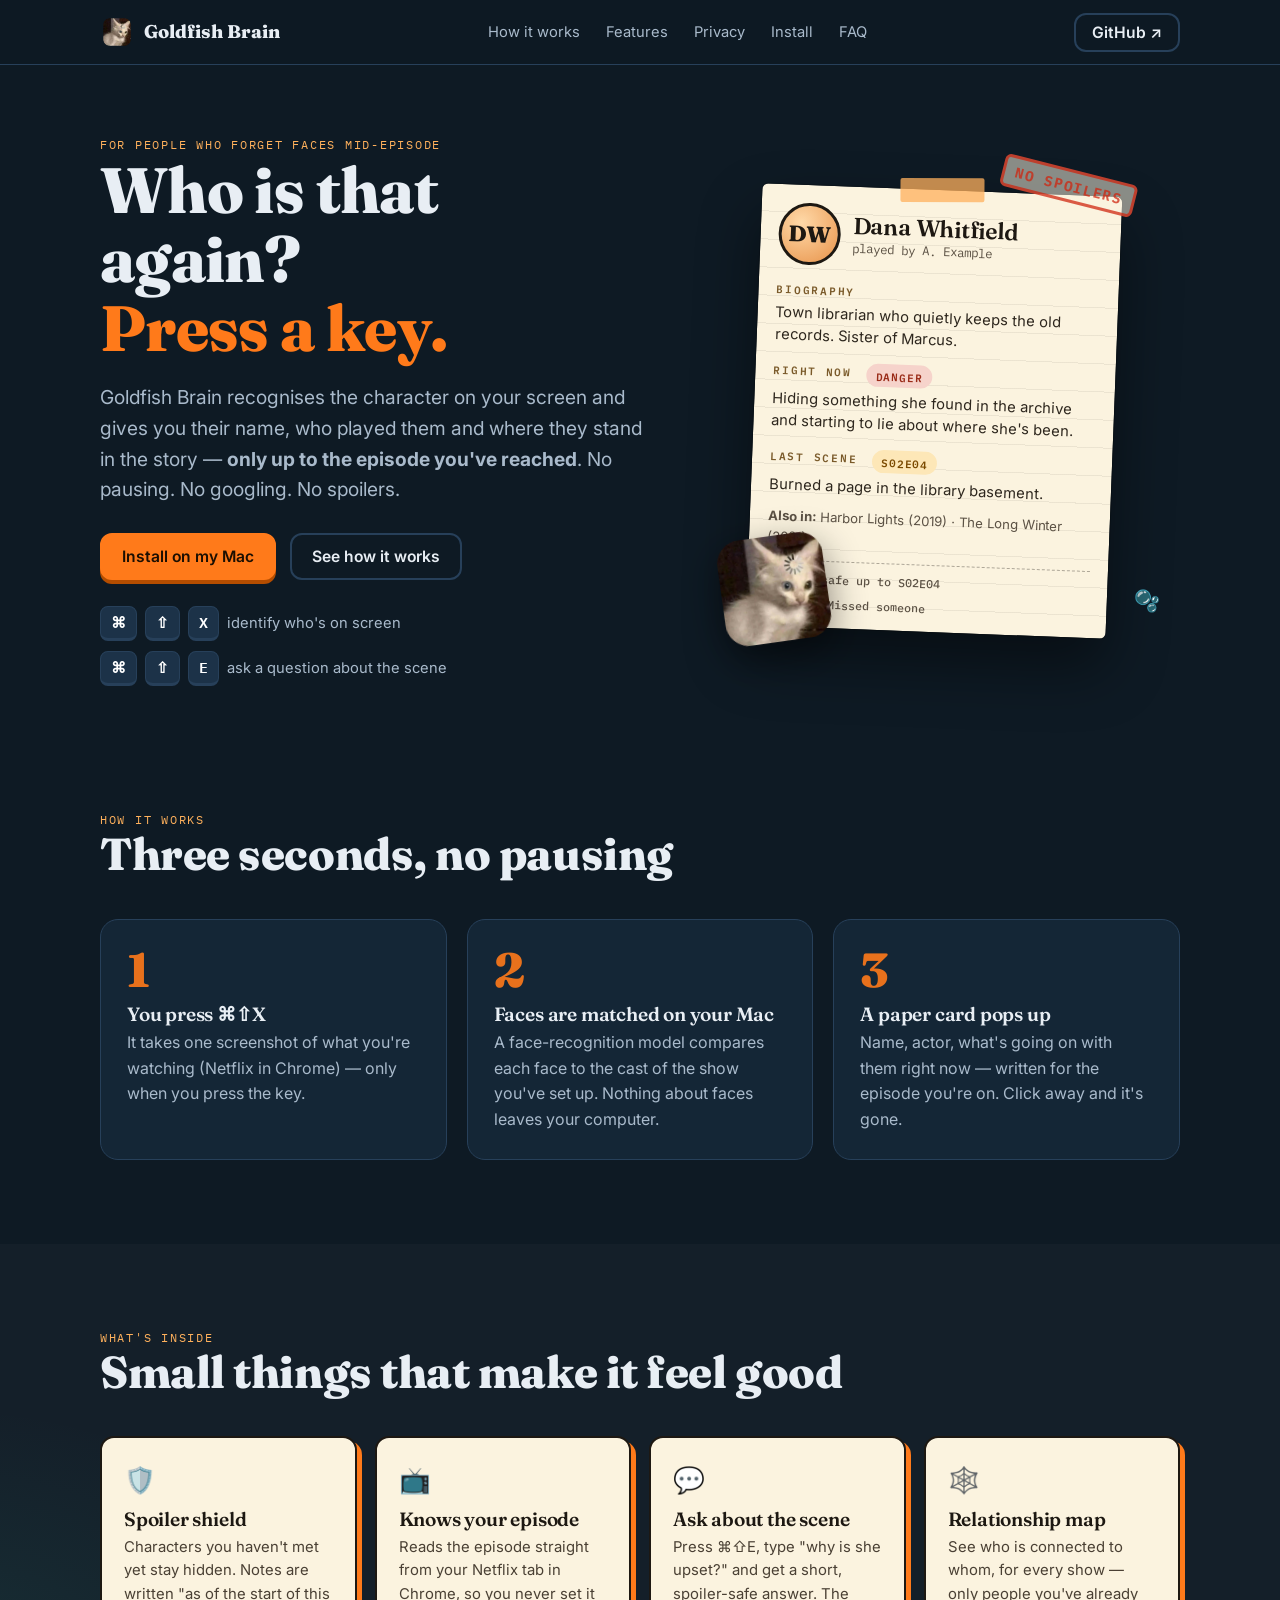
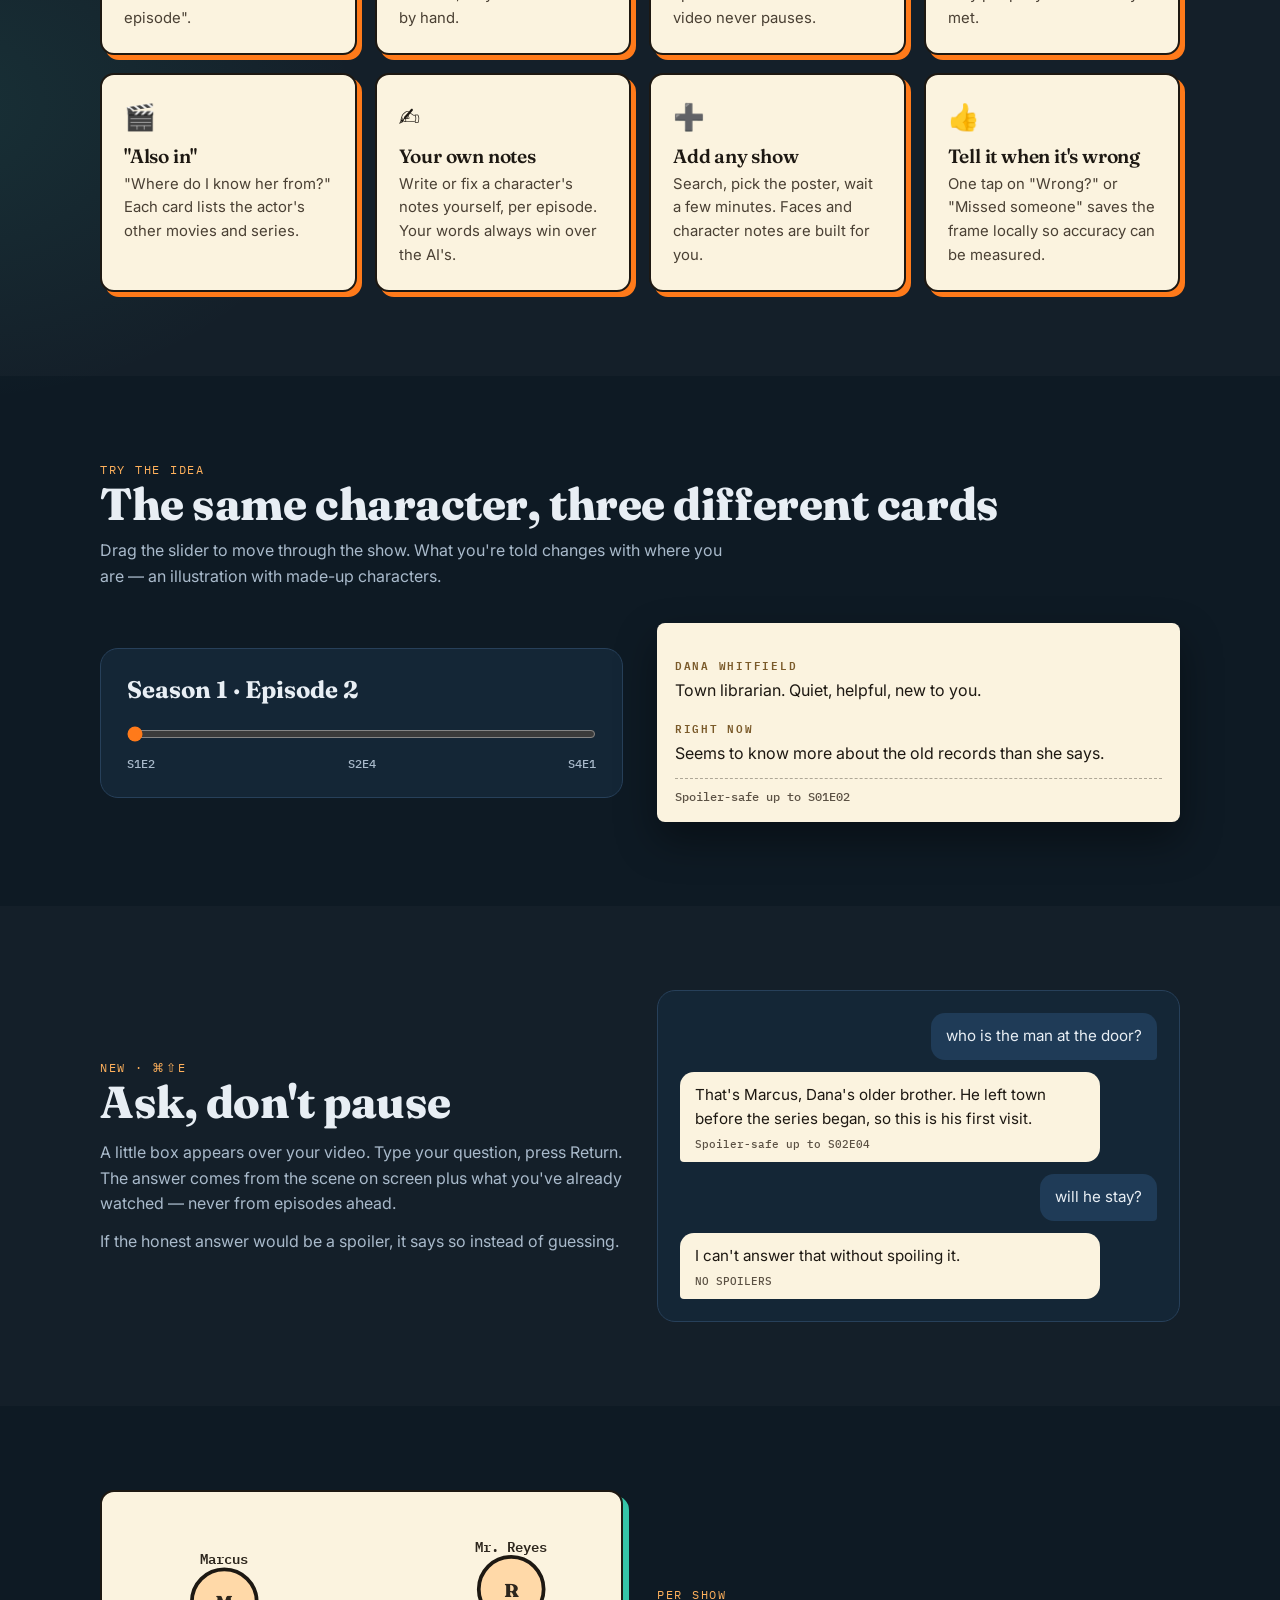
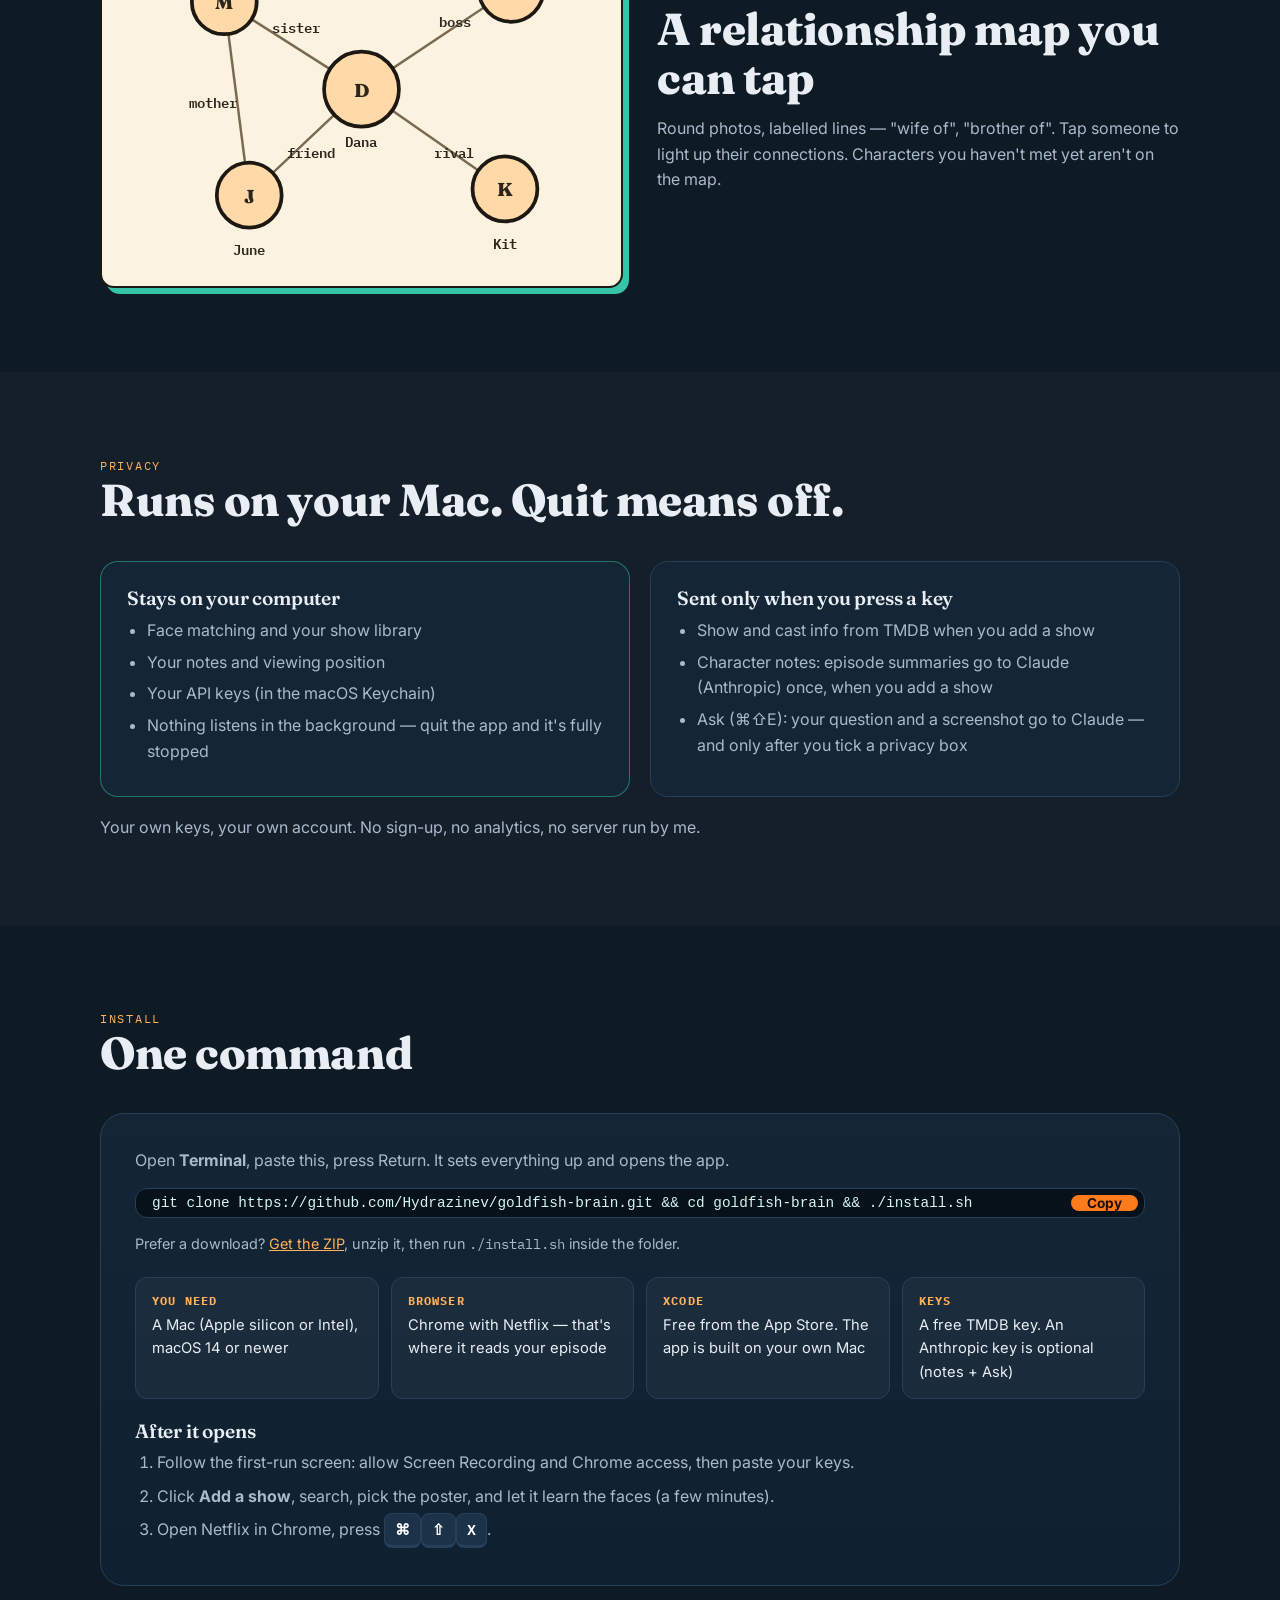
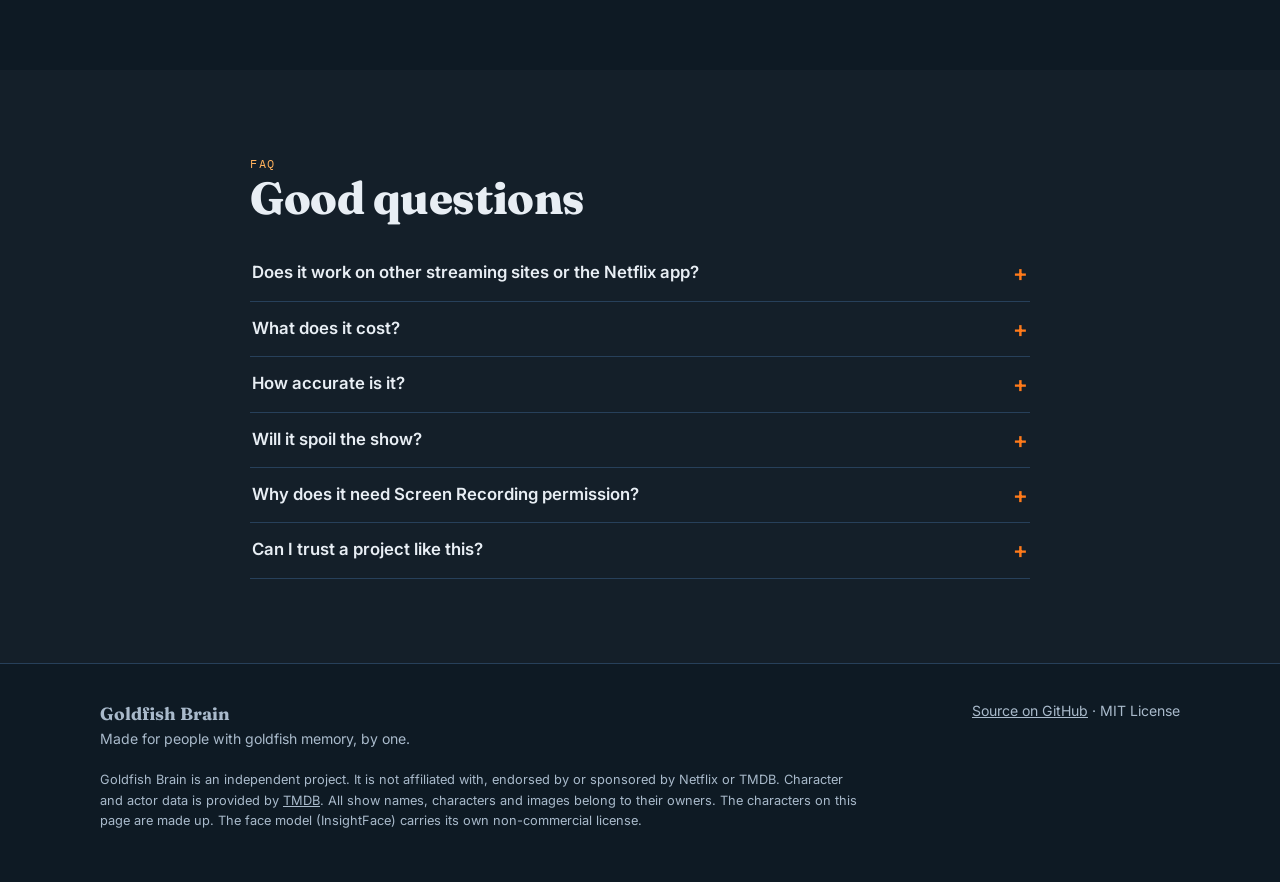
==== site/index.html @ 3e89fc61 "Goldfish Brain: spoiler-safe TV character identifier for macOS Press a key while watching to see who" ====
<!doctype html>
<html lang="en">
<head>
<meta charset="utf-8">
<meta name="viewport" content="width=device-width, initial-scale=1">
<title>Goldfish Brain — who is that character, without the spoilers</title>
<meta name="description" content="Press ⌘⇧X while you watch. Goldfish Brain recognises the character on screen and tells you who they are, only up to the episode you've reached. Runs on your Mac.">
<meta property="og:title" content="Goldfish Brain">
<meta property="og:image" content="logo.png">
<meta property="og:description" content="Forgot who that is? Press a key. Spoiler-safe character notes for Netflix on your Mac.">
<link rel="icon" type="image/png" href="favicon.png">
<link rel="apple-touch-icon" href="logo.png">
<link rel="preconnect" href="https://fonts.googleapis.com">
<link rel="preconnect" href="https://fonts.gstatic.com" crossorigin>
<link href="https://fonts.googleapis.com/css2?family=Fraunces:opsz,wght@9..144,600;9..144,800&family=Inter:wght@400;500;600;700&family=IBM+Plex+Mono:wght@400;500;600&display=swap" rel="stylesheet">
<script>document.documentElement.classList.add('js')</script>
<style>
:root{
  --night:#0e1a24; --night2:#142636; --line:#27405a;
  --paper:#fbf3df; --paper2:#f3e7c8; --ink:#1d1812; --muted:#5b5144;
  --fish:#ff7a1a; --fish2:#ffb15c; --teal:#35c4a8; --red:#d6452f;
  --text:#e8eef4; --text2:#a9bacb;
  --serif:'Fraunces',Georgia,serif; --sans:'Inter',system-ui,sans-serif; --mono:'IBM Plex Mono',ui-monospace,monospace;
}
*{box-sizing:border-box;margin:0}
html{scroll-behavior:smooth;scroll-padding-top:80px}
body{background:var(--night);color:var(--text);font-family:var(--sans);line-height:1.6;-webkit-font-smoothing:antialiased;
  background-image:radial-gradient(900px 500px at 85% -5%,rgba(255,122,26,.16),transparent 60%),radial-gradient(700px 500px at -5% 30%,rgba(53,196,168,.10),transparent 60%)}
a{color:inherit}
.wrap{max-width:1120px;margin:0 auto;padding:0 20px}
h1,h2,h3{font-family:var(--serif);line-height:1.08;letter-spacing:-.01em}
h1{font-size:clamp(2.3rem,5.4vw,4rem);font-weight:800}
h2{font-size:clamp(1.8rem,4vw,2.8rem);font-weight:800}
h3{font-size:1.2rem;font-weight:600}
.eyebrow{font-family:var(--mono);font-size:.78rem;letter-spacing:.14em;text-transform:uppercase;color:var(--fish2)}
.muted{color:var(--text2)}
section{padding:84px 0}
/* nav */
nav{position:sticky;top:0;z-index:50;background:rgba(14,26,36,.82);backdrop-filter:blur(10px);border-bottom:1px solid var(--line)}
nav .wrap{display:flex;align-items:center;justify-content:space-between;height:64px}
.brand{display:flex;gap:10px;align-items:center;font-family:var(--serif);font-weight:800;font-size:1.15rem;text-decoration:none}
.brand img{border-radius:9px}
nav ul{display:flex;gap:26px;list-style:none;padding:0}
nav ul a{text-decoration:none;font-size:.92rem;color:var(--text2)}
nav ul a:hover{color:#fff}
@media(max-width:760px){nav ul{display:none}}
/* buttons */
.btn{display:inline-flex;align-items:center;gap:8px;font:600 .98rem var(--sans);padding:12px 20px;border-radius:12px;text-decoration:none;border:2px solid var(--fish);cursor:pointer;transition:transform .15s,box-shadow .15s,background .15s}
.btn.primary{background:var(--fish);color:#1b0f02;box-shadow:0 4px 0 #b44d00}
.btn.primary:hover{transform:translateY(-2px);box-shadow:0 6px 0 #b44d00}
.btn.primary:active{transform:translateY(2px);box-shadow:0 1px 0 #b44d00}
.btn.ghost{background:transparent;color:var(--text);border-color:var(--line)}
.btn.ghost:hover{border-color:var(--fish2)}
:focus-visible{outline:3px solid var(--teal);outline-offset:3px;border-radius:6px}
/* hero */
.hero{padding:70px 0 40px}
.hero .grid{display:grid;grid-template-columns:1.05fr .95fr;gap:44px;align-items:center}
@media(max-width:900px){.hero .grid{grid-template-columns:1fr}}
.hero p.lead{font-size:1.2rem;color:var(--text2);margin:20px 0 28px;max-width:34em}
.cta{display:flex;gap:14px;flex-wrap:wrap}
.keys{display:flex;gap:8px;margin-top:26px;align-items:center;color:var(--text2);font-size:.92rem}
kbd{font:600 .95rem var(--mono);background:#1c3248;border:1px solid var(--line);border-bottom-width:3px;border-radius:8px;padding:3px 10px;color:#fff}
/* dossier card mock */
.stage{position:relative;min-height:470px;display:grid;place-items:center}
.card{width:min(360px,92%);background:var(--paper);color:var(--ink);border-radius:6px;padding:18px 18px 16px;box-shadow:0 30px 60px rgba(0,0,0,.45),0 0 0 1px rgba(0,0,0,.2);transform:rotate(2.2deg);position:relative;
  background-image:repeating-linear-gradient(transparent 0 27px,rgba(29,24,18,.07) 27px 28px)}
.card::before{content:"";position:absolute;top:-12px;left:50%;width:84px;height:24px;background:rgba(255,177,92,.75);transform:translateX(-50%) rotate(-2deg);border-radius:2px}
.card .top{display:flex;gap:12px;align-items:center}
.avatar{width:62px;height:62px;border-radius:50%;background:radial-gradient(circle at 35% 30%,#ffd9a8,#e8934a);border:3px solid var(--ink);display:grid;place-items:center;font:800 1.4rem var(--serif);color:var(--ink)}
.card h3{font-size:1.45rem}
.card .actor{font-family:var(--mono);font-size:.78rem;color:var(--muted)}
.label{font:600 .68rem var(--mono);letter-spacing:.16em;text-transform:uppercase;color:#7a5a2a;margin:14px 0 4px}
.card p{font-size:.92rem;color:#2d261d;line-height:1.5}
.pill{display:inline-block;font:600 .68rem var(--mono);letter-spacing:.08em;text-transform:uppercase;padding:2px 9px;border-radius:99px;margin-left:6px;vertical-align:middle}
.pill.danger{background:#f6d3cb;color:#9a2b18}
.pill.ep{background:#fde7b7;color:#7a4a00}
.also{font-size:.82rem;color:var(--muted);margin-top:10px}
.safe{display:flex;justify-content:space-between;align-items:center;gap:10px;flex-wrap:wrap;margin-top:12px;padding-top:10px;border-top:1px dashed rgba(29,24,18,.35);font:500 .72rem var(--mono);color:var(--muted)}
.stamp{position:absolute;right:-14px;top:-26px;border:3px solid var(--red);color:var(--red);font:800 .9rem var(--mono);letter-spacing:.14em;padding:4px 10px;transform:rotate(12deg);border-radius:6px;opacity:.88;background:rgba(251,243,223,.6)}
.float{position:absolute;font-size:1.8rem;animation:bob 5s ease-in-out infinite}
.mascot{position:absolute;z-index:3;left:4%;bottom:-2%;width:132px;height:132px;transform:rotate(-8deg);filter:drop-shadow(0 12px 18px rgba(0,0,0,.45));animation:bob 5s ease-in-out infinite}.float.b{right:4%;bottom:6%;animation-delay:-2s;font-size:1.3rem}
@keyframes bob{50%{transform:translateY(-12px) rotate(6deg)}}
/* steps */
.steps{display:grid;grid-template-columns:repeat(3,1fr);gap:20px;margin-top:40px}
@media(max-width:860px){.steps{grid-template-columns:1fr}}
.step{background:var(--night2);border:1px solid var(--line);border-radius:18px;padding:26px;position:relative}
.step .n{font:800 3rem var(--serif);color:var(--fish);opacity:.9;line-height:1}
.step h3{margin:10px 0 6px}
/* features */
.features{display:grid;grid-template-columns:repeat(auto-fit,minmax(250px,1fr));gap:18px;margin-top:40px}
.feat{background:var(--paper);color:var(--ink);border-radius:14px;padding:22px;border:2px solid var(--ink);box-shadow:5px 5px 0 var(--fish);transition:transform .15s,box-shadow .15s}
.feat:hover{transform:translate(-2px,-2px);box-shadow:8px 8px 0 var(--fish)}
.feat .ic{font-size:1.6rem}
.feat h3{margin:8px 0 6px;color:var(--ink)}
.feat p{font-size:.93rem;color:#4a4034}
/* spoiler demo */
.demo{display:grid;grid-template-columns:1fr 1fr;gap:34px;align-items:center;margin-top:34px}
@media(max-width:860px){.demo{grid-template-columns:1fr}}
.slider{background:var(--night2);border:1px solid var(--line);border-radius:18px;padding:26px}
input[type=range]{width:100%;accent-color:var(--fish);margin:16px 0 6px;height:28px}
.ticks{display:flex;justify-content:space-between;font:500 .75rem var(--mono);color:var(--text2)}
.now{font:700 1.5rem var(--serif)}
.note-live{min-height:150px;background:var(--paper);color:var(--ink);border-radius:8px;padding:18px;box-shadow:0 18px 40px rgba(0,0,0,.4);transition:opacity .2s}
.note-live .locked{opacity:.55;font-style:italic}
/* ask */
.chat{background:var(--night2);border:1px solid var(--line);border-radius:18px;padding:22px;display:flex;flex-direction:column;gap:12px}
.bubble{max-width:88%;padding:11px 15px;border-radius:14px;font-size:.95rem}
.bubble.me{align-self:flex-end;background:#1f3b57;border-bottom-right-radius:4px}
.bubble.ai{background:var(--paper);color:var(--ink);border-bottom-left-radius:4px}
.bubble.ai small{display:block;margin-top:6px;font:500 .7rem var(--mono);color:var(--muted)}
/* map */
.map{background:var(--paper);border-radius:14px;padding:10px;border:2px solid var(--ink);box-shadow:6px 6px 0 var(--teal)}
.map svg{width:100%;height:auto;display:block}
.map text{font:600 11px var(--mono);fill:#2d261d}
.map .edge{stroke:#7a6a52;stroke-width:2}
.map .node circle{fill:#ffd9a8;stroke:#1d1812;stroke-width:3;transition:fill .15s}
.map .node{cursor:pointer}
.map .node:hover circle,.map .node.on circle{fill:var(--fish2)}
.map .node text.i{font:800 15px var(--serif);text-anchor:middle}
.map .node text.n{text-anchor:middle}
/* privacy */
.priv{display:grid;grid-template-columns:1fr 1fr;gap:20px;margin-top:36px}
@media(max-width:760px){.priv{grid-template-columns:1fr}}
.box{border-radius:18px;padding:26px;border:1px solid var(--line);background:var(--night2)}
.box.good{border-color:rgba(53,196,168,.5)}
.box ul{padding-left:20px;margin-top:10px;color:var(--text2)}
.box li{margin:6px 0}
/* install */
.install{background:linear-gradient(180deg,var(--night2),#0f2030);border:1px solid var(--line);border-radius:24px;padding:34px;margin-top:36px}
.code{display:flex;gap:10px;align-items:stretch;background:#07111a;border:1px solid var(--line);border-radius:12px;padding:6px 6px 6px 16px;margin:14px 0;font:500 .9rem var(--mono);overflow:auto}
.code code{flex:1;display:flex;align-items:center;white-space:nowrap;color:#d6f5ee}
.code button{background:var(--fish);border:0;border-radius:8px;font:700 .85rem var(--sans);padding:0 16px;cursor:pointer;color:#1b0f02}
.reqs{display:grid;grid-template-columns:repeat(auto-fit,minmax(220px,1fr));gap:12px;margin:22px 0}
.req{background:rgba(255,255,255,.04);border:1px solid var(--line);border-radius:12px;padding:14px 16px;font-size:.92rem}
.req b{display:block;font-family:var(--mono);font-size:.74rem;letter-spacing:.1em;text-transform:uppercase;color:var(--fish2);margin-bottom:3px}
ol.after{padding-left:22px;color:var(--text2)}ol.after li{margin:8px 0}
/* faq */
details{border-bottom:1px solid var(--line);padding:16px 2px}
summary{cursor:pointer;font:600 1.05rem var(--sans);list-style:none;display:flex;justify-content:space-between;gap:14px}
summary::after{content:"+";color:var(--fish);font-size:1.4rem;line-height:1}
details[open] summary::after{content:"–"}
details p{margin-top:10px;color:var(--text2)}
footer{border-top:1px solid var(--line);padding:36px 0 50px;color:var(--text2);font-size:.88rem}
footer .row{display:flex;justify-content:space-between;gap:20px;flex-wrap:wrap}
.js .reveal{opacity:0;transform:translateY(18px);transition:opacity .6s,transform .6s}
.js .reveal.in{opacity:1;transform:none}
@media(prefers-reduced-motion:reduce){*{animation:none!important;transition:none!important}.js .reveal{opacity:1;transform:none}html{scroll-behavior:auto}}
</style>
</head>
<body>
<nav><div class="wrap">
  <a class="brand" href="#top"><img src="logo.png" alt="" width="34" height="34"> Goldfish Brain</a>
  <ul>
    <li><a href="#how">How it works</a></li><li><a href="#features">Features</a></li>
    <li><a href="#privacy">Privacy</a></li><li><a href="#install">Install</a></li><li><a href="#faq">FAQ</a></li>
  </ul>
  <a class="btn ghost" href="https://github.com/Hydrazinev/goldfish-brain" style="padding:8px 16px">GitHub ↗</a>
</div></nav>

<header class="hero" id="top"><div class="wrap grid">
  <div>
    <p class="eyebrow">For people who forget faces mid-episode</p>
    <h1>Who is that again?<br><span style="color:var(--fish)">Press a key.</span></h1>
    <p class="lead">Goldfish Brain recognises the character on your screen and gives you their name, who played them and where they stand in the story — <b>only up to the episode you've reached</b>. No pausing. No googling. No spoilers.</p>
    <div class="cta">
      <a class="btn primary" href="#install">Install on my Mac</a>
      <a class="btn ghost" href="#how">See how it works</a>
    </div>
    <div class="keys"><kbd>⌘</kbd><kbd>⇧</kbd><kbd>X</kbd> <span>identify who's on screen</span></div>
    <div class="keys" style="margin-top:10px"><kbd>⌘</kbd><kbd>⇧</kbd><kbd>E</kbd> <span>ask a question about the scene</span></div>
  </div>
  <div class="stage" aria-label="Example character card">
    <img class="mascot" src="logo.png" alt="The Goldfish Brain mascot: a kitten with a loading spinner over its head" width="120" height="120"><span class="float b">🫧</span>
    <article class="card">
      <div class="stamp">NO SPOILERS</div>
      <div class="top"><div class="avatar">DW</div>
        <div><h3>Dana Whitfield</h3><div class="actor">played by A. Example</div></div></div>
      <div class="label">Biography</div>
      <p>Town librarian who quietly keeps the old records. Sister of Marcus.</p>
      <div class="label">Right now <span class="pill danger">danger</span></div>
      <p>Hiding something she found in the archive and starting to lie about where she's been.</p>
      <div class="label">Last scene <span class="pill ep">S02E04</span></div>
      <p>Burned a page in the library basement.</p>
      <div class="also"><b>Also in:</b> Harbor Lights (2019) · The Long Winter (2021)</div>
      <div class="safe"><span>Spoiler-safe up to S02E04</span><span>Wrong? · Missed someone</span></div>
    </article>
  </div>
</div></header>

<section id="how"><div class="wrap">
  <p class="eyebrow">How it works</p><h2 class="reveal">Three seconds, no pausing</h2>
  <div class="steps">
    <div class="step reveal"><div class="n">1</div><h3>You press ⌘⇧X</h3><p class="muted">It takes one screenshot of what you're watching (Netflix in Chrome) — only when you press the key.</p></div>
    <div class="step reveal"><div class="n">2</div><h3>Faces are matched on your Mac</h3><p class="muted">A face-recognition model compares each face to the cast of the show you've set up. Nothing about faces leaves your computer.</p></div>
    <div class="step reveal"><div class="n">3</div><h3>A paper card pops up</h3><p class="muted">Name, actor, what's going on with them right now — written for the episode you're on. Click away and it's gone.</p></div>
  </div>
</div></section>

<section id="features" style="background:rgba(255,255,255,.025)"><div class="wrap">
  <p class="eyebrow">What's inside</p><h2 class="reveal">Small things that make it feel good</h2>
  <div class="features">
    <div class="feat reveal"><div class="ic">🛡️</div><h3>Spoiler shield</h3><p>Characters you haven't met yet stay hidden. Notes are written "as of the start of this episode".</p></div>
    <div class="feat reveal"><div class="ic">📺</div><h3>Knows your episode</h3><p>Reads the episode straight from your Netflix tab in Chrome, so you never set it by hand.</p></div>
    <div class="feat reveal"><div class="ic">💬</div><h3>Ask about the scene</h3><p>Press ⌘⇧E, type "why is she upset?" and get a short, spoiler-safe answer. The video never pauses.</p></div>
    <div class="feat reveal"><div class="ic">🕸️</div><h3>Relationship map</h3><p>See who is connected to whom, for every show — only people you've already met.</p></div>
    <div class="feat reveal"><div class="ic">🎬</div><h3>"Also in"</h3><p>"Where do I know her from?" Each card lists the actor's other movies and series.</p></div>
    <div class="feat reveal"><div class="ic">✍️</div><h3>Your own notes</h3><p>Write or fix a character's notes yourself, per episode. Your words always win over the AI's.</p></div>
    <div class="feat reveal"><div class="ic">➕</div><h3>Add any show</h3><p>Search, pick the poster, wait a few minutes. Faces and character notes are built for you.</p></div>
    <div class="feat reveal"><div class="ic">👍</div><h3>Tell it when it's wrong</h3><p>One tap on "Wrong?" or "Missed someone" saves the frame locally so accuracy can be measured.</p></div>
  </div>
</div></section>

<section id="shield"><div class="wrap">
  <p class="eyebrow">Try the idea</p><h2 class="reveal">The same character, three different cards</h2>
  <p class="muted" style="margin-top:10px;max-width:40em">Drag the slider to move through the show. What you're told changes with where you are — an illustration with made-up characters.</p>
  <div class="demo">
    <div class="slider">
      <div class="now" id="epLabel">Season 1 · Episode 2</div>
      <input type="range" id="ep" min="1" max="3" step="1" value="1" aria-label="Episode">
      <div class="ticks"><span>S1E2</span><span>S2E4</span><span>S4E1</span></div>
    </div>
    <div class="note-live" id="note" aria-live="polite"></div>
  </div>
</div></section>

<section id="ask" style="background:rgba(255,255,255,.025)"><div class="wrap">
  <div class="demo" style="margin-top:0">
    <div>
      <p class="eyebrow">New · ⌘⇧E</p><h2 class="reveal">Ask, don't pause</h2>
      <p class="muted" style="margin-top:14px">A little box appears over your video. Type your question, press Return. The answer comes from the scene on screen plus what you've already watched — never from episodes ahead.</p>
      <p class="muted" style="margin-top:12px">If the honest answer would be a spoiler, it says so instead of guessing.</p>
    </div>
    <div class="chat reveal">
      <div class="bubble me">who is the man at the door?</div>
      <div class="bubble ai">That's Marcus, Dana's older brother. He left town before the series began, so this is his first visit.<small>Spoiler-safe up to S02E04</small></div>
      <div class="bubble me">will he stay?</div>
      <div class="bubble ai">I can't answer that without spoiling it.<small>NO SPOILERS</small></div>
    </div>
  </div>
</div></section>

<section id="map"><div class="wrap">
  <div class="demo" style="margin-top:0">
    <div class="map reveal" aria-label="Example relationship map">
      <svg viewBox="0 0 400 300" role="img">
        <g class="edges">
          <line class="edge" x1="200" y1="150" x2="90" y2="80"/><line class="edge" x1="200" y1="150" x2="320" y2="70"/>
          <line class="edge" x1="200" y1="150" x2="110" y2="235"/><line class="edge" x1="200" y1="150" x2="315" y2="230"/>
          <line class="edge" x1="90" y1="80" x2="110" y2="235"/>
          <text x="128" y="105">sister</text><text x="262" y="100">boss</text><text x="140" y="205">friend</text><text x="258" y="205">rival</text><text x="62" y="165">mother</text>
        </g>
        <g class="node" data-id="d"><circle cx="200" cy="150" r="30"/><text class="i" x="200" y="156">D</text><text class="n" x="200" y="196">Dana</text></g>
        <g class="node" data-id="m"><circle cx="90" cy="80" r="26"/><text class="i" x="90" y="86">M</text><text class="n" x="90" y="50">Marcus</text></g>
        <g class="node" data-id="r"><circle cx="320" cy="70" r="26"/><text class="i" x="320" y="76">R</text><text class="n" x="320" y="40">Mr. Reyes</text></g>
        <g class="node" data-id="j"><circle cx="110" cy="235" r="26"/><text class="i" x="110" y="241">J</text><text class="n" x="110" y="283">June</text></g>
        <g class="node" data-id="k"><circle cx="315" cy="230" r="26"/><text class="i" x="315" y="236">K</text><text class="n" x="315" y="278">Kit</text></g>
      </svg>
    </div>
    <div>
      <p class="eyebrow">Per show</p><h2 class="reveal">A relationship map you can tap</h2>
      <p class="muted" style="margin-top:14px">Round photos, labelled lines — "wife of", "brother of". Tap someone to light up their connections. Characters you haven't met yet aren't on the map.</p>
    </div>
  </div>
</div></section>

<section id="privacy" style="background:rgba(255,255,255,.025)"><div class="wrap">
  <p class="eyebrow">Privacy</p><h2 class="reveal">Runs on your Mac. Quit means off.</h2>
  <div class="priv">
    <div class="box good"><h3>Stays on your computer</h3>
      <ul><li>Face matching and your show library</li><li>Your notes and viewing position</li><li>Your API keys (in the macOS Keychain)</li><li>Nothing listens in the background — quit the app and it's fully stopped</li></ul></div>
    <div class="box"><h3>Sent only when you press a key</h3>
      <ul><li>Show and cast info from TMDB when you add a show</li><li>Character notes: episode summaries go to Claude (Anthropic) once, when you add a show</li><li>Ask (⌘⇧E): your question and a screenshot go to Claude — and only after you tick a privacy box</li></ul></div>
  </div>
  <p class="muted" style="margin-top:18px">Your own keys, your own account. No sign-up, no analytics, no server run by me.</p>
</div></section>

<section id="install"><div class="wrap">
  <p class="eyebrow">Install</p><h2 class="reveal">One command</h2>
  <div class="install">
    <p class="muted">Open <b>Terminal</b>, paste this, press Return. It sets everything up and opens the app.</p>
    <div class="code"><code id="cmd">git clone https://github.com/Hydrazinev/goldfish-brain.git &amp;&amp; cd goldfish-brain &amp;&amp; ./install.sh</code><button id="copy" type="button">Copy</button></div>
    <p class="muted" style="font-size:.9rem">Prefer a download? <a href="https://github.com/Hydrazinev/goldfish-brain/archive/refs/heads/main.zip" style="color:var(--fish2)">Get the ZIP</a>, unzip it, then run <span style="font-family:var(--mono)">./install.sh</span> inside the folder.</p>
    <div class="reqs">
      <div class="req"><b>You need</b>A Mac (Apple silicon or Intel), macOS 14 or newer</div>
      <div class="req"><b>Browser</b>Chrome with Netflix — that's where it reads your episode</div>
      <div class="req"><b>Xcode</b>Free from the App Store. The app is built on your own Mac</div>
      <div class="req"><b>Keys</b>A free TMDB key. An Anthropic key is optional (notes + Ask)</div>
    </div>
    <h3>After it opens</h3>
    <ol class="after">
      <li>Follow the first-run screen: allow Screen Recording and Chrome access, then paste your keys.</li>
      <li>Click <b>Add a show</b>, search, pick the poster, and let it learn the faces (a few minutes).</li>
      <li>Open Netflix in Chrome, press <kbd>⌘</kbd><kbd>⇧</kbd><kbd>X</kbd>.</li>
    </ol>
  </div>
</div></section>

<section id="faq" style="background:rgba(255,255,255,.025)"><div class="wrap" style="max-width:820px">
  <p class="eyebrow">FAQ</p><h2 class="reveal">Good questions</h2>
  <div style="margin-top:24px">
    <details><summary>Does it work on other streaming sites or the Netflix app?</summary><p>Face recognition works on anything on your screen. Automatic episode detection reads a Netflix tab in Chrome; elsewhere you set the episode by hand in the library.</p></details>
    <details><summary>What does it cost?</summary><p>The app is free and open source. TMDB is free. Notes and Ask use your own Anthropic key; adding a show costs a small amount once, and each Ask question costs a few cents.</p></details>
    <details><summary>How accurate is it?</summary><p>It matches faces against official cast photos, so faces that are small, dark or turned away can be missed. A "Wrong?" button saves the frame so it can be measured and improved.</p></details>
    <details><summary>Will it spoil the show?</summary><p>That's the whole design. Characters first appearing later are hidden, and notes describe each person as of the start of your episode. Ask refuses rather than guesses when an answer would spoil.</p></details>
    <details><summary>Why does it need Screen Recording permission?</summary><p>To take the screenshot when you press the shortcut. It never records video or audio, and nothing runs while the app is quit.</p></details>
    <details><summary>Can I trust a project like this?</summary><p>The whole source is public under the MIT license, so you can read exactly what it does. It has no server of its own and no tracking.</p></details>
  </div>
</div></section>

<footer><div class="wrap">
  <div class="row">
    <div><b style="font-family:var(--serif);font-size:1.1rem">Goldfish Brain</b><br>Made for people with goldfish memory, by one.</div>
    <div><a href="https://github.com/Hydrazinev/goldfish-brain">Source on GitHub</a> · MIT License</div>
  </div>
  <p style="margin-top:20px;font-size:.8rem;max-width:60em">Goldfish Brain is an independent project. It is not affiliated with, endorsed by or sponsored by Netflix or TMDB. Character and actor data is provided by <a href="https://www.themoviedb.org">TMDB</a>. All show names, characters and images belong to their owners. The characters on this page are made up. The face model (InsightFace) carries its own non-commercial license.</p>
</div></footer>

<script>
(function(){
  // reveal on scroll
  var io = 'IntersectionObserver' in window ? new IntersectionObserver(function(es){es.forEach(function(e){if(e.isIntersecting){e.target.classList.add('in');io.unobserve(e.target)}})},{threshold:.15}) : null;
  document.querySelectorAll('.reveal').forEach(function(el){io?io.observe(el):el.classList.add('in')});
  // copy
  var b=document.getElementById('copy'),c=document.getElementById('cmd');
  b.addEventListener('click',function(){
    var t=c.textContent;
    (navigator.clipboard?navigator.clipboard.writeText(t):Promise.reject()).then(function(){b.textContent='Copied ✓'},function(){
      var r=document.createRange();r.selectNodeContents(c);var s=getSelection();s.removeAllRanges();s.addRange(r);b.textContent='Press ⌘C';
    });
    setTimeout(function(){b.textContent='Copy'},2200);
  });
  // spoiler slider (made-up characters)
  var data=[
    {l:'Season 1 · Episode 2',h:'<div class="label">Dana Whitfield</div><p>Town librarian. Quiet, helpful, new to you.</p><div class="label">Right now</div><p>Seems to know more about the old records than she says.</p><div class="safe"><span>Spoiler-safe up to S01E02</span></div>'},
    {l:'Season 2 · Episode 4',h:'<div class="label">Dana Whitfield <span class="pill danger">danger</span></div><p>Hiding something from the archive and lying about where she\'s been. Her brother Marcus has just turned up.</p><div class="label">Last scene <span class="pill ep">S02E04</span></div><p>Burned a page in the library basement.</p><div class="safe"><span>Spoiler-safe up to S02E04</span></div>'},
    {l:'Season 4 · Episode 1',h:'<div class="label">Dana Whitfield</div><p>Now openly working against Mr. Reyes, with June and Kit on her side.</p><div class="label">Not yet met</div><p class="locked">Some faces stay hidden until you reach their first scene.</p><div class="safe"><span>Spoiler-safe up to S04E01</span></div>'}
  ];
  var r=document.getElementById('ep'),L=document.getElementById('epLabel'),n=document.getElementById('note');
  function set(){var d=data[r.value-1];L.textContent=d.l;n.innerHTML=d.h}
  r.addEventListener('input',set);set();
  // map highlight
  var links={d:['m','r','j','k'],m:['d','j'],r:['d'],j:['d','m'],k:['d']};
  var nodes=document.querySelectorAll('.map .node');
  nodes.forEach(function(g){g.addEventListener('click',function(){
    var id=g.dataset.id,on=g.classList.contains('on');
    nodes.forEach(function(x){x.classList.remove('on');x.style.opacity=on?1:(x.dataset.id===id||links[id].indexOf(x.dataset.id)>-1?1:.25)});
    if(!on)g.classList.add('on');
  })});
})();
</script>
</body>
</html>
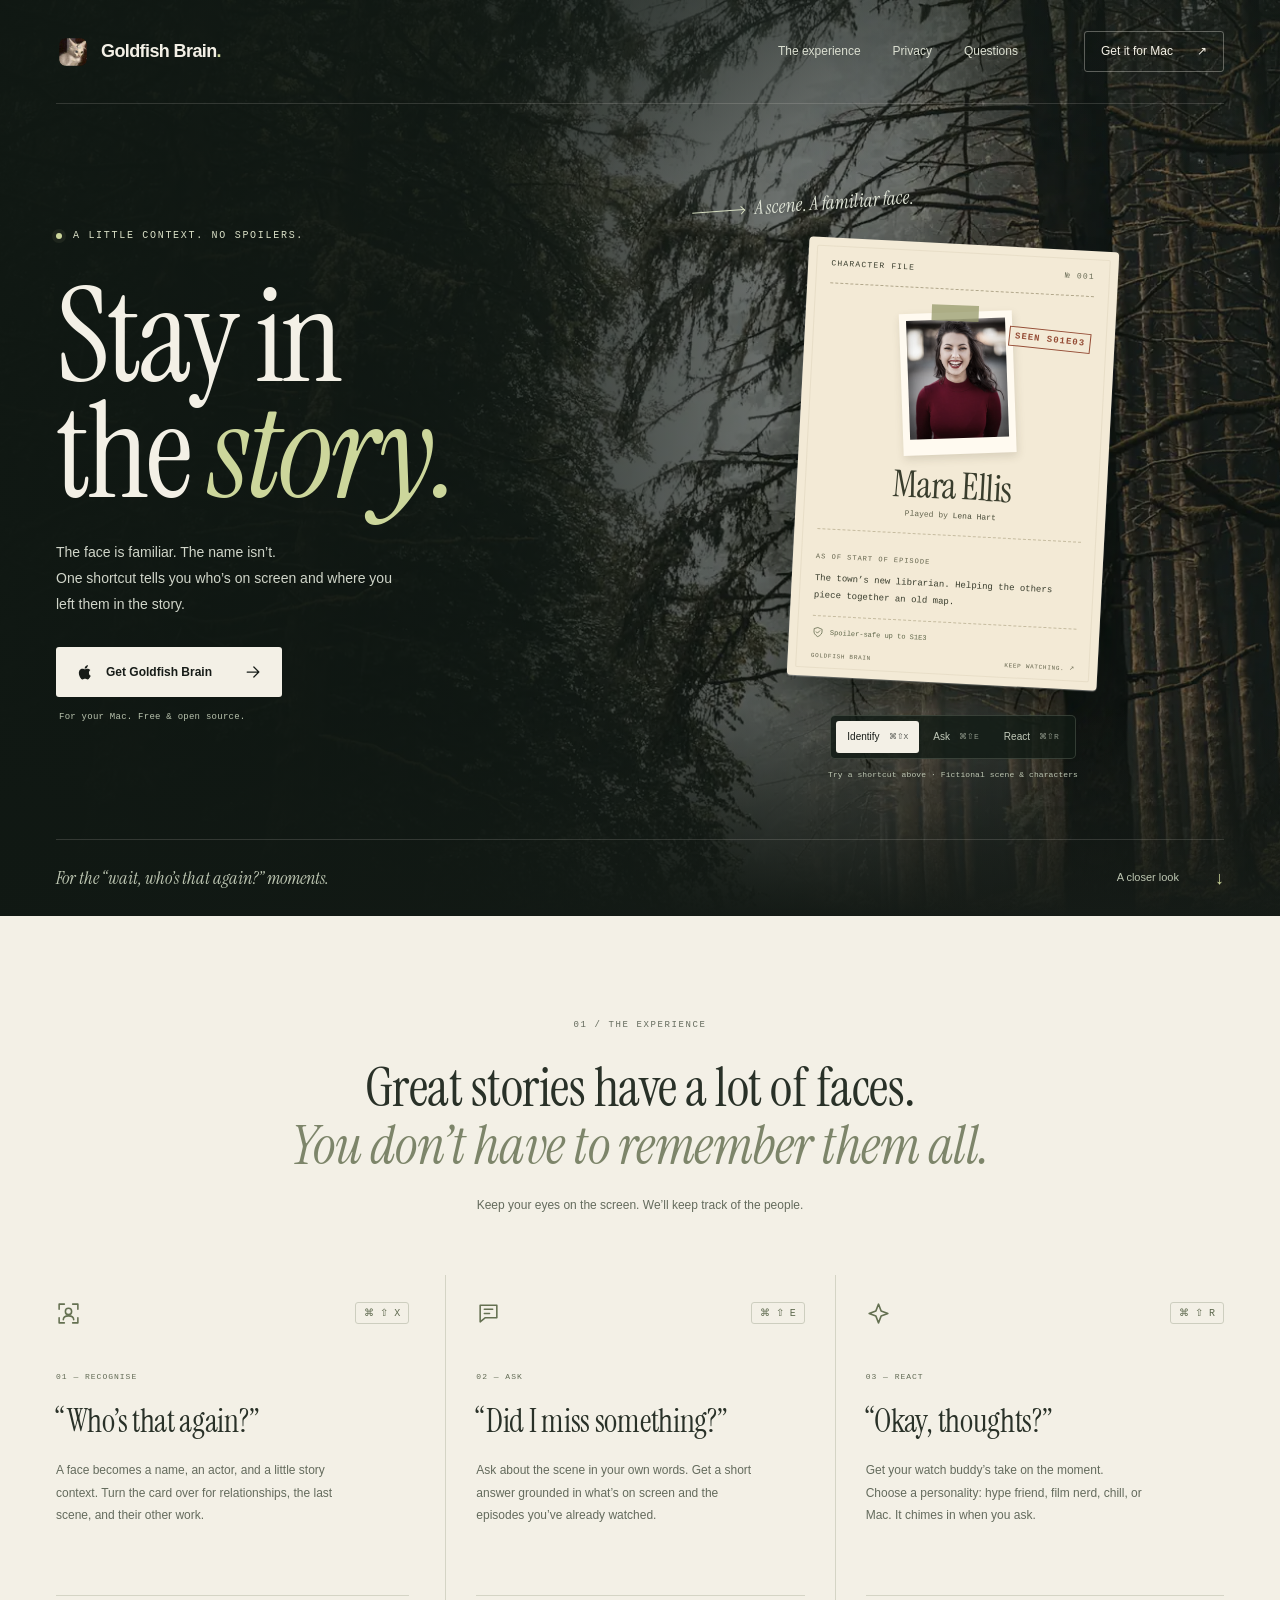
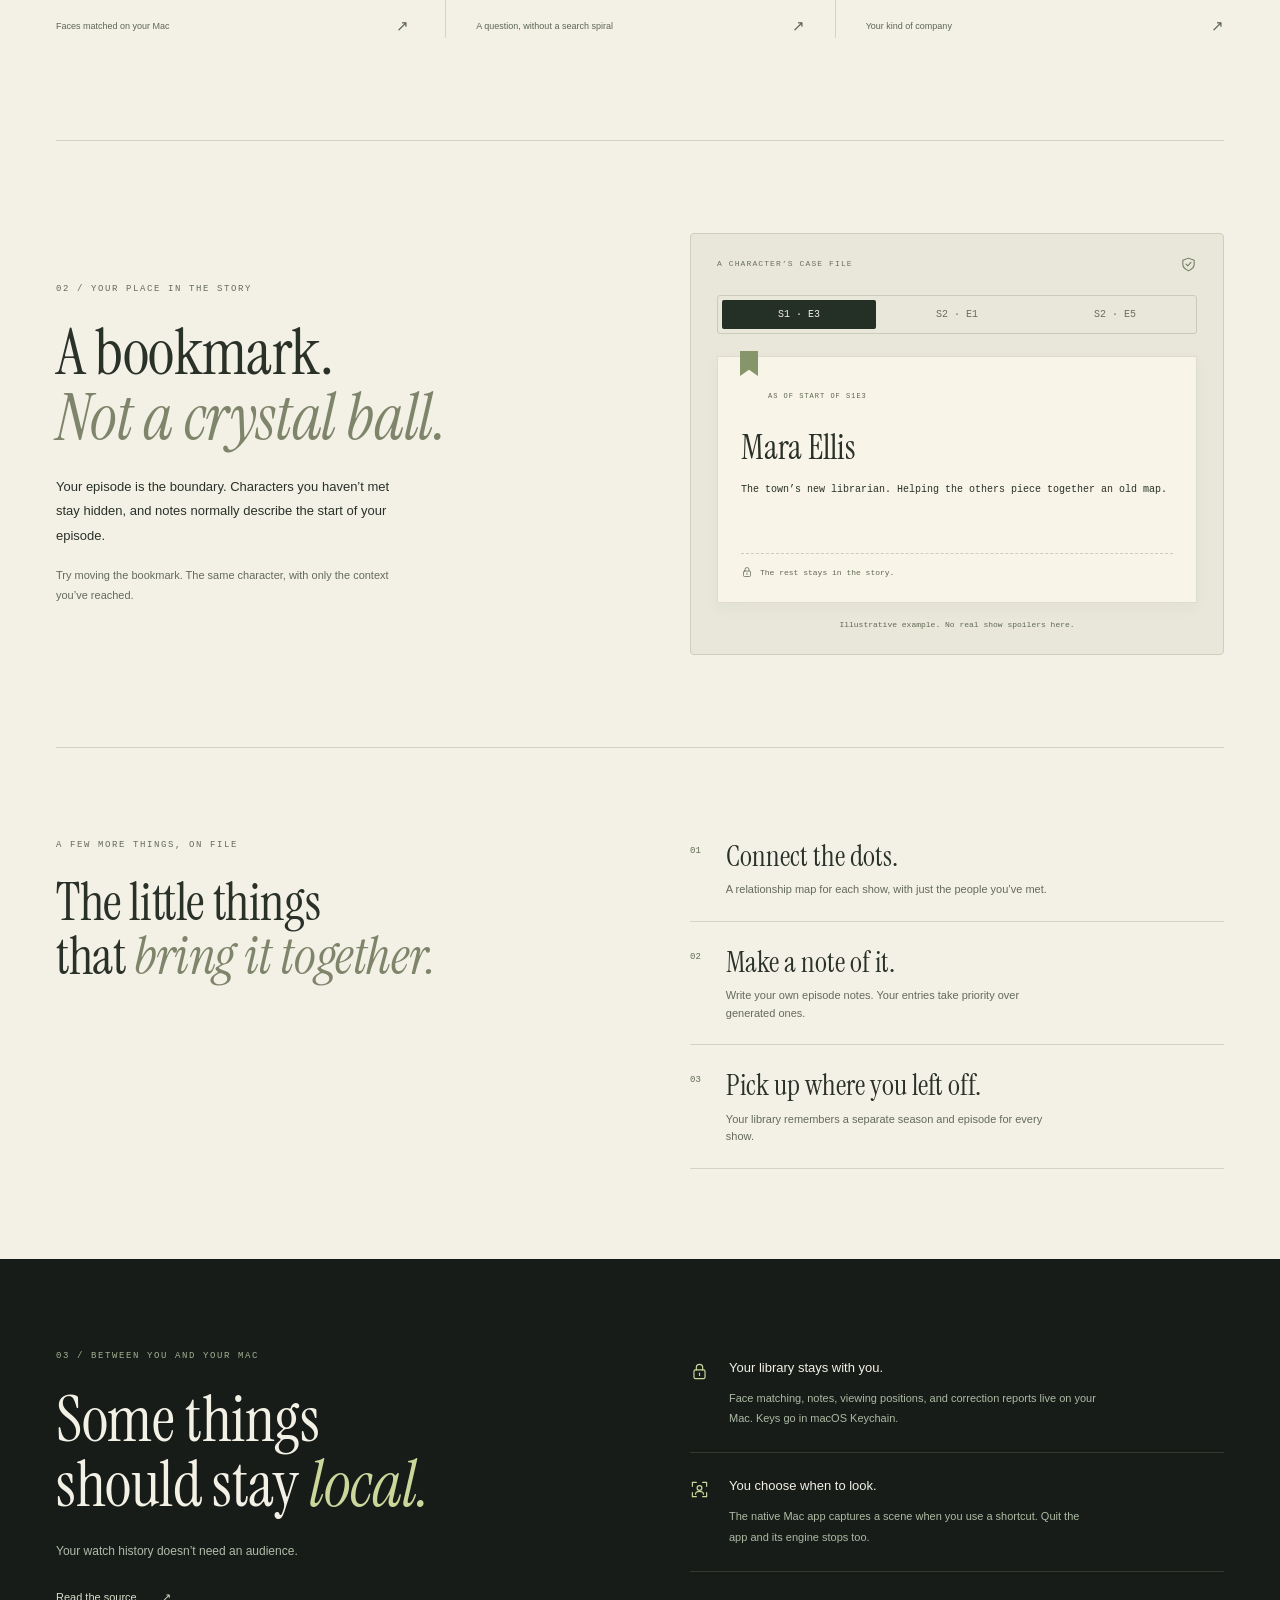
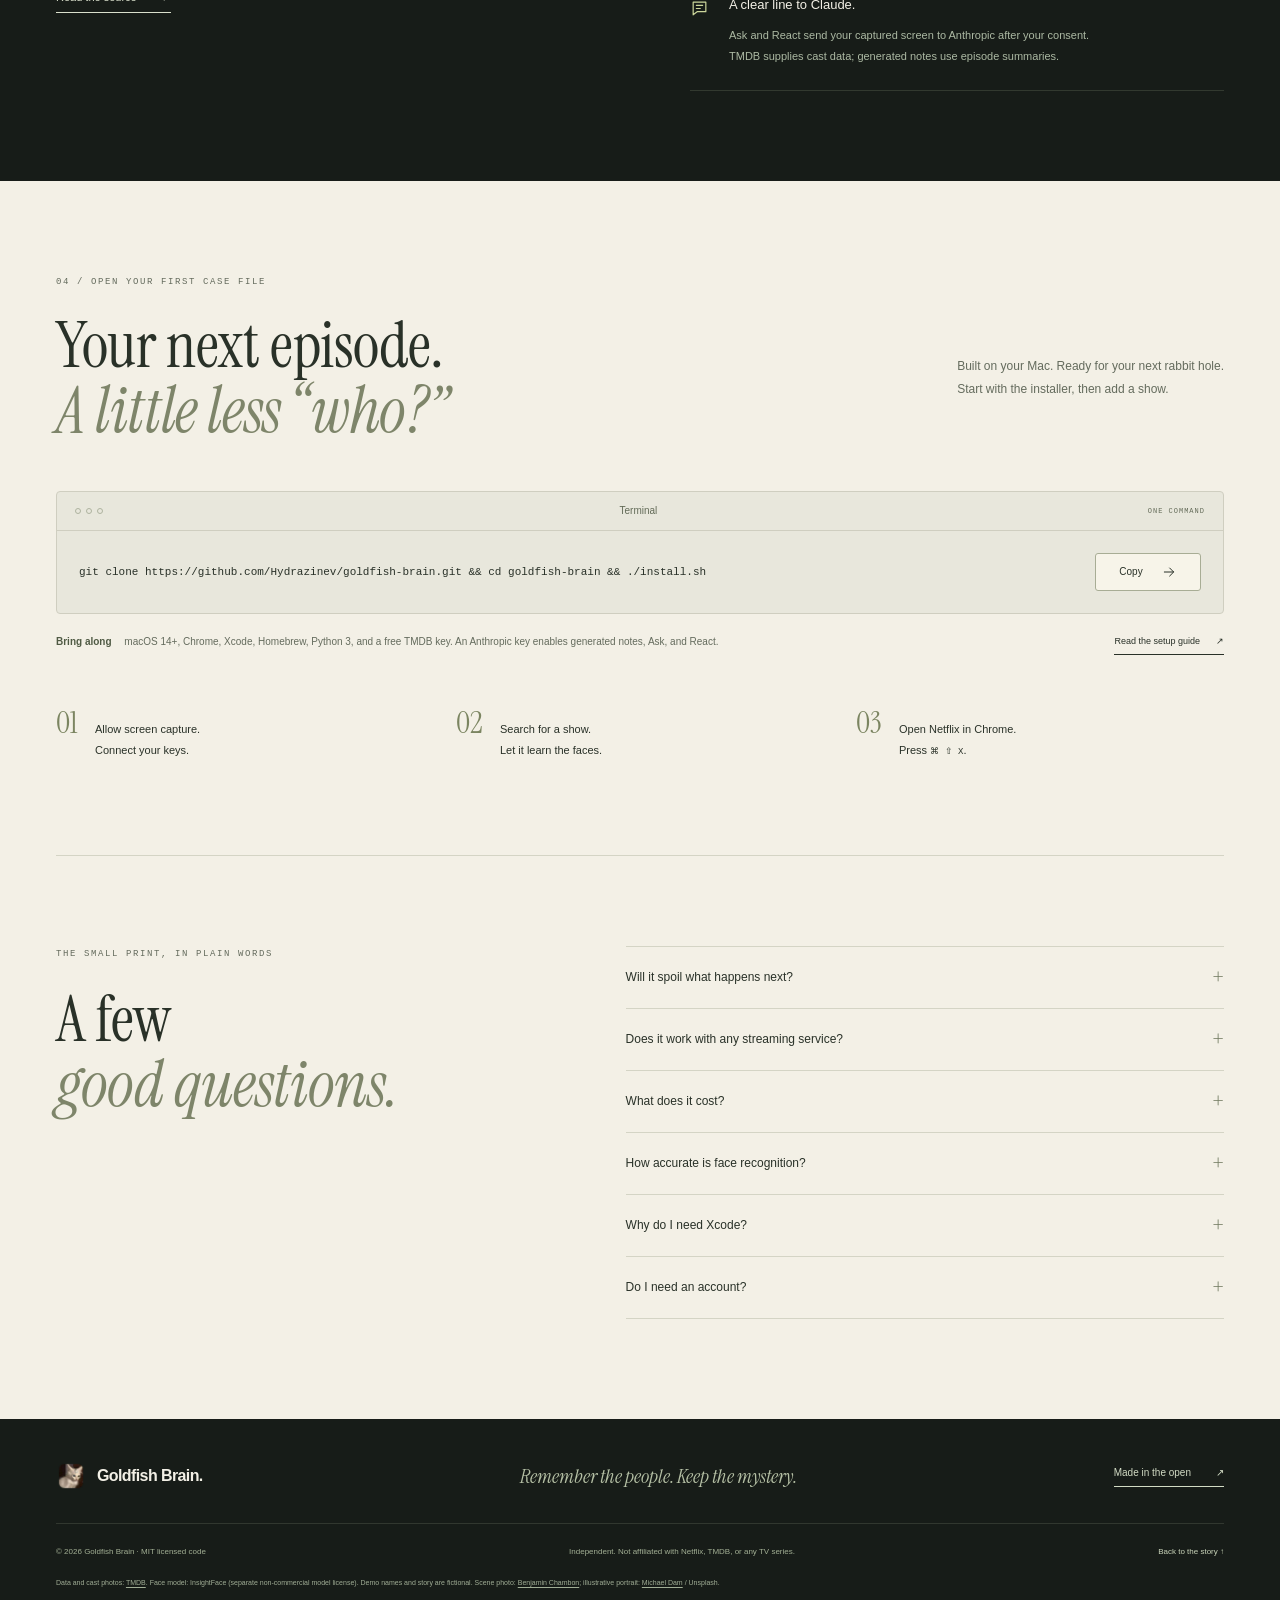
==== commit c22cf523: "Add React shortcut, window-only capture, accuracy log, new website and README - React (⌘⇧R) watch bu" ====
--- a/site/index.html
+++ b/site/index.html
@@ -3,350 +3,113 @@
 <head>
 <meta charset="utf-8">
 <meta name="viewport" content="width=device-width, initial-scale=1">
-<title>Goldfish Brain — who is that character, without the spoilers</title>
-<meta name="description" content="Press ⌘⇧X while you watch. Goldfish Brain recognises the character on screen and tells you who they are, only up to the episode you've reached. Runs on your Mac.">
-<meta property="og:title" content="Goldfish Brain">
-<meta property="og:image" content="logo.png">
-<meta property="og:description" content="Forgot who that is? Press a key. Spoiler-safe character notes for Netflix on your Mac.">
+<meta name="theme-color" content="#171c18">
+<title>Goldfish Brain — Stay in the story.</title>
+<meta name="description" content="A little context, without the spoilers. Identify characters, ask about a scene, or get your watch buddy’s take. Goldfish Brain runs on your Mac.">
+<meta property="og:title" content="Goldfish Brain — Stay in the story.">
+<meta property="og:description" content="Remember the people. Keep the mystery. Your spoiler-safe watching companion for Mac.">
+<meta property="og:type" content="website">
+<meta property="og:image" content="https://hydrazinev.github.io/goldfish-brain/logo.png">
 <link rel="icon" type="image/png" href="favicon.png">
 <link rel="apple-touch-icon" href="logo.png">
-<link rel="preconnect" href="https://fonts.googleapis.com">
-<link rel="preconnect" href="https://fonts.gstatic.com" crossorigin>
-<link href="https://fonts.googleapis.com/css2?family=Fraunces:opsz,wght@9..144,600;9..144,800&family=Inter:wght@400;500;600;700&family=IBM+Plex+Mono:wght@400;500;600&display=swap" rel="stylesheet">
-<script>document.documentElement.classList.add('js')</script>
-<style>
-:root{
-  --night:#0e1a24; --night2:#142636; --line:#27405a;
-  --paper:#fbf3df; --paper2:#f3e7c8; --ink:#1d1812; --muted:#5b5144;
-  --fish:#ff7a1a; --fish2:#ffb15c; --teal:#35c4a8; --red:#d6452f;
-  --text:#e8eef4; --text2:#a9bacb;
-  --serif:'Fraunces',Georgia,serif; --sans:'Inter',system-ui,sans-serif; --mono:'IBM Plex Mono',ui-monospace,monospace;
-}
-*{box-sizing:border-box;margin:0}
-html{scroll-behavior:smooth;scroll-padding-top:80px}
-body{background:var(--night);color:var(--text);font-family:var(--sans);line-height:1.6;-webkit-font-smoothing:antialiased;
-  background-image:radial-gradient(900px 500px at 85% -5%,rgba(255,122,26,.16),transparent 60%),radial-gradient(700px 500px at -5% 30%,rgba(53,196,168,.10),transparent 60%)}
-a{color:inherit}
-.wrap{max-width:1120px;margin:0 auto;padding:0 20px}
-h1,h2,h3{font-family:var(--serif);line-height:1.08;letter-spacing:-.01em}
-h1{font-size:clamp(2.3rem,5.4vw,4rem);font-weight:800}
-h2{font-size:clamp(1.8rem,4vw,2.8rem);font-weight:800}
-h3{font-size:1.2rem;font-weight:600}
-.eyebrow{font-family:var(--mono);font-size:.78rem;letter-spacing:.14em;text-transform:uppercase;color:var(--fish2)}
-.muted{color:var(--text2)}
-section{padding:84px 0}
-/* nav */
-nav{position:sticky;top:0;z-index:50;background:rgba(14,26,36,.82);backdrop-filter:blur(10px);border-bottom:1px solid var(--line)}
-nav .wrap{display:flex;align-items:center;justify-content:space-between;height:64px}
-.brand{display:flex;gap:10px;align-items:center;font-family:var(--serif);font-weight:800;font-size:1.15rem;text-decoration:none}
-.brand img{border-radius:9px}
-nav ul{display:flex;gap:26px;list-style:none;padding:0}
-nav ul a{text-decoration:none;font-size:.92rem;color:var(--text2)}
-nav ul a:hover{color:#fff}
-@media(max-width:760px){nav ul{display:none}}
-/* buttons */
-.btn{display:inline-flex;align-items:center;gap:8px;font:600 .98rem var(--sans);padding:12px 20px;border-radius:12px;text-decoration:none;border:2px solid var(--fish);cursor:pointer;transition:transform .15s,box-shadow .15s,background .15s}
-.btn.primary{background:var(--fish);color:#1b0f02;box-shadow:0 4px 0 #b44d00}
-.btn.primary:hover{transform:translateY(-2px);box-shadow:0 6px 0 #b44d00}
-.btn.primary:active{transform:translateY(2px);box-shadow:0 1px 0 #b44d00}
-.btn.ghost{background:transparent;color:var(--text);border-color:var(--line)}
-.btn.ghost:hover{border-color:var(--fish2)}
-:focus-visible{outline:3px solid var(--teal);outline-offset:3px;border-radius:6px}
-/* hero */
-.hero{padding:70px 0 40px}
-.hero .grid{display:grid;grid-template-columns:1.05fr .95fr;gap:44px;align-items:center}
-@media(max-width:900px){.hero .grid{grid-template-columns:1fr}}
-.hero p.lead{font-size:1.2rem;color:var(--text2);margin:20px 0 28px;max-width:34em}
-.cta{display:flex;gap:14px;flex-wrap:wrap}
-.keys{display:flex;gap:8px;margin-top:26px;align-items:center;color:var(--text2);font-size:.92rem}
-kbd{font:600 .95rem var(--mono);background:#1c3248;border:1px solid var(--line);border-bottom-width:3px;border-radius:8px;padding:3px 10px;color:#fff}
-/* dossier card mock */
-.stage{position:relative;min-height:470px;display:grid;place-items:center}
-.card{width:min(360px,92%);background:var(--paper);color:var(--ink);border-radius:6px;padding:18px 18px 16px;box-shadow:0 30px 60px rgba(0,0,0,.45),0 0 0 1px rgba(0,0,0,.2);transform:rotate(2.2deg);position:relative;
-  background-image:repeating-linear-gradient(transparent 0 27px,rgba(29,24,18,.07) 27px 28px)}
-.card::before{content:"";position:absolute;top:-12px;left:50%;width:84px;height:24px;background:rgba(255,177,92,.75);transform:translateX(-50%) rotate(-2deg);border-radius:2px}
-.card .top{display:flex;gap:12px;align-items:center}
-.avatar{width:62px;height:62px;border-radius:50%;background:radial-gradient(circle at 35% 30%,#ffd9a8,#e8934a);border:3px solid var(--ink);display:grid;place-items:center;font:800 1.4rem var(--serif);color:var(--ink)}
-.card h3{font-size:1.45rem}
-.card .actor{font-family:var(--mono);font-size:.78rem;color:var(--muted)}
-.label{font:600 .68rem var(--mono);letter-spacing:.16em;text-transform:uppercase;color:#7a5a2a;margin:14px 0 4px}
-.card p{font-size:.92rem;color:#2d261d;line-height:1.5}
-.pill{display:inline-block;font:600 .68rem var(--mono);letter-spacing:.08em;text-transform:uppercase;padding:2px 9px;border-radius:99px;margin-left:6px;vertical-align:middle}
-.pill.danger{background:#f6d3cb;color:#9a2b18}
-.pill.ep{background:#fde7b7;color:#7a4a00}
-.also{font-size:.82rem;color:var(--muted);margin-top:10px}
-.safe{display:flex;justify-content:space-between;align-items:center;gap:10px;flex-wrap:wrap;margin-top:12px;padding-top:10px;border-top:1px dashed rgba(29,24,18,.35);font:500 .72rem var(--mono);color:var(--muted)}
-.stamp{position:absolute;right:-14px;top:-26px;border:3px solid var(--red);color:var(--red);font:800 .9rem var(--mono);letter-spacing:.14em;padding:4px 10px;transform:rotate(12deg);border-radius:6px;opacity:.88;background:rgba(251,243,223,.6)}
-.float{position:absolute;font-size:1.8rem;animation:bob 5s ease-in-out infinite}
-.mascot{position:absolute;z-index:3;left:4%;bottom:-2%;width:132px;height:132px;transform:rotate(-8deg);filter:drop-shadow(0 12px 18px rgba(0,0,0,.45));animation:bob 5s ease-in-out infinite}.float.b{right:4%;bottom:6%;animation-delay:-2s;font-size:1.3rem}
-@keyframes bob{50%{transform:translateY(-12px) rotate(6deg)}}
-/* steps */
-.steps{display:grid;grid-template-columns:repeat(3,1fr);gap:20px;margin-top:40px}
-@media(max-width:860px){.steps{grid-template-columns:1fr}}
-.step{background:var(--night2);border:1px solid var(--line);border-radius:18px;padding:26px;position:relative}
-.step .n{font:800 3rem var(--serif);color:var(--fish);opacity:.9;line-height:1}
-.step h3{margin:10px 0 6px}
-/* features */
-.features{display:grid;grid-template-columns:repeat(auto-fit,minmax(250px,1fr));gap:18px;margin-top:40px}
-.feat{background:var(--paper);color:var(--ink);border-radius:14px;padding:22px;border:2px solid var(--ink);box-shadow:5px 5px 0 var(--fish);transition:transform .15s,box-shadow .15s}
-.feat:hover{transform:translate(-2px,-2px);box-shadow:8px 8px 0 var(--fish)}
-.feat .ic{font-size:1.6rem}
-.feat h3{margin:8px 0 6px;color:var(--ink)}
-.feat p{font-size:.93rem;color:#4a4034}
-/* spoiler demo */
-.demo{display:grid;grid-template-columns:1fr 1fr;gap:34px;align-items:center;margin-top:34px}
-@media(max-width:860px){.demo{grid-template-columns:1fr}}
-.slider{background:var(--night2);border:1px solid var(--line);border-radius:18px;padding:26px}
-input[type=range]{width:100%;accent-color:var(--fish);margin:16px 0 6px;height:28px}
-.ticks{display:flex;justify-content:space-between;font:500 .75rem var(--mono);color:var(--text2)}
-.now{font:700 1.5rem var(--serif)}
-.note-live{min-height:150px;background:var(--paper);color:var(--ink);border-radius:8px;padding:18px;box-shadow:0 18px 40px rgba(0,0,0,.4);transition:opacity .2s}
-.note-live .locked{opacity:.55;font-style:italic}
-/* ask */
-.chat{background:var(--night2);border:1px solid var(--line);border-radius:18px;padding:22px;display:flex;flex-direction:column;gap:12px}
-.bubble{max-width:88%;padding:11px 15px;border-radius:14px;font-size:.95rem}
-.bubble.me{align-self:flex-end;background:#1f3b57;border-bottom-right-radius:4px}
-.bubble.ai{background:var(--paper);color:var(--ink);border-bottom-left-radius:4px}
-.bubble.ai small{display:block;margin-top:6px;font:500 .7rem var(--mono);color:var(--muted)}
-/* map */
-.map{background:var(--paper);border-radius:14px;padding:10px;border:2px solid var(--ink);box-shadow:6px 6px 0 var(--teal)}
-.map svg{width:100%;height:auto;display:block}
-.map text{font:600 11px var(--mono);fill:#2d261d}
-.map .edge{stroke:#7a6a52;stroke-width:2}
-.map .node circle{fill:#ffd9a8;stroke:#1d1812;stroke-width:3;transition:fill .15s}
-.map .node{cursor:pointer}
-.map .node:hover circle,.map .node.on circle{fill:var(--fish2)}
-.map .node text.i{font:800 15px var(--serif);text-anchor:middle}
-.map .node text.n{text-anchor:middle}
-/* privacy */
-.priv{display:grid;grid-template-columns:1fr 1fr;gap:20px;margin-top:36px}
-@media(max-width:760px){.priv{grid-template-columns:1fr}}
-.box{border-radius:18px;padding:26px;border:1px solid var(--line);background:var(--night2)}
-.box.good{border-color:rgba(53,196,168,.5)}
-.box ul{padding-left:20px;margin-top:10px;color:var(--text2)}
-.box li{margin:6px 0}
-/* install */
-.install{background:linear-gradient(180deg,var(--night2),#0f2030);border:1px solid var(--line);border-radius:24px;padding:34px;margin-top:36px}
-.code{display:flex;gap:10px;align-items:stretch;background:#07111a;border:1px solid var(--line);border-radius:12px;padding:6px 6px 6px 16px;margin:14px 0;font:500 .9rem var(--mono);overflow:auto}
-.code code{flex:1;display:flex;align-items:center;white-space:nowrap;color:#d6f5ee}
-.code button{background:var(--fish);border:0;border-radius:8px;font:700 .85rem var(--sans);padding:0 16px;cursor:pointer;color:#1b0f02}
-.reqs{display:grid;grid-template-columns:repeat(auto-fit,minmax(220px,1fr));gap:12px;margin:22px 0}
-.req{background:rgba(255,255,255,.04);border:1px solid var(--line);border-radius:12px;padding:14px 16px;font-size:.92rem}
-.req b{display:block;font-family:var(--mono);font-size:.74rem;letter-spacing:.1em;text-transform:uppercase;color:var(--fish2);margin-bottom:3px}
-ol.after{padding-left:22px;color:var(--text2)}ol.after li{margin:8px 0}
-/* faq */
-details{border-bottom:1px solid var(--line);padding:16px 2px}
-summary{cursor:pointer;font:600 1.05rem var(--sans);list-style:none;display:flex;justify-content:space-between;gap:14px}
-summary::after{content:"+";color:var(--fish);font-size:1.4rem;line-height:1}
-details[open] summary::after{content:"–"}
-details p{margin-top:10px;color:var(--text2)}
-footer{border-top:1px solid var(--line);padding:36px 0 50px;color:var(--text2);font-size:.88rem}
-footer .row{display:flex;justify-content:space-between;gap:20px;flex-wrap:wrap}
-.js .reveal{opacity:0;transform:translateY(18px);transition:opacity .6s,transform .6s}
-.js .reveal.in{opacity:1;transform:none}
-@media(prefers-reduced-motion:reduce){*{animation:none!important;transition:none!important}.js .reveal{opacity:1;transform:none}html{scroll-behavior:auto}}
-</style>
+<link rel="preload" href="fonts/instrument-serif-regular.ttf" as="font" type="font/ttf" crossorigin>
+<link rel="preload" href="images/forest-road.webp" as="image" fetchpriority="high">
+<link rel="stylesheet" href="style.css">
+<script src="app.js" defer></script>
 </head>
 <body>
-<nav><div class="wrap">
-  <a class="brand" href="#top"><img src="logo.png" alt="" width="34" height="34"> Goldfish Brain</a>
-  <ul>
-    <li><a href="#how">How it works</a></li><li><a href="#features">Features</a></li>
-    <li><a href="#privacy">Privacy</a></li><li><a href="#install">Install</a></li><li><a href="#faq">FAQ</a></li>
-  </ul>
-  <a class="btn ghost" href="https://github.com/Hydrazinev/goldfish-brain" style="padding:8px 16px">GitHub ↗</a>
-</div></nav>
-
-<header class="hero" id="top"><div class="wrap grid">
-  <div>
-    <p class="eyebrow">For people who forget faces mid-episode</p>
-    <h1>Who is that again?<br><span style="color:var(--fish)">Press a key.</span></h1>
-    <p class="lead">Goldfish Brain recognises the character on your screen and gives you their name, who played them and where they stand in the story — <b>only up to the episode you've reached</b>. No pausing. No googling. No spoilers.</p>
-    <div class="cta">
-      <a class="btn primary" href="#install">Install on my Mac</a>
-      <a class="btn ghost" href="#how">See how it works</a>
-    </div>
-    <div class="keys"><kbd>⌘</kbd><kbd>⇧</kbd><kbd>X</kbd> <span>identify who's on screen</span></div>
-    <div class="keys" style="margin-top:10px"><kbd>⌘</kbd><kbd>⇧</kbd><kbd>E</kbd> <span>ask a question about the scene</span></div>
-  </div>
-  <div class="stage" aria-label="Example character card">
-    <img class="mascot" src="logo.png" alt="The Goldfish Brain mascot: a kitten with a loading spinner over its head" width="120" height="120"><span class="float b">🫧</span>
-    <article class="card">
-      <div class="stamp">NO SPOILERS</div>
-      <div class="top"><div class="avatar">DW</div>
-        <div><h3>Dana Whitfield</h3><div class="actor">played by A. Example</div></div></div>
-      <div class="label">Biography</div>
-      <p>Town librarian who quietly keeps the old records. Sister of Marcus.</p>
-      <div class="label">Right now <span class="pill danger">danger</span></div>
-      <p>Hiding something she found in the archive and starting to lie about where she's been.</p>
-      <div class="label">Last scene <span class="pill ep">S02E04</span></div>
-      <p>Burned a page in the library basement.</p>
-      <div class="also"><b>Also in:</b> Harbor Lights (2019) · The Long Winter (2021)</div>
-      <div class="safe"><span>Spoiler-safe up to S02E04</span><span>Wrong? · Missed someone</span></div>
-    </article>
-  </div>
-</div></header>
-
-<section id="how"><div class="wrap">
-  <p class="eyebrow">How it works</p><h2 class="reveal">Three seconds, no pausing</h2>
-  <div class="steps">
-    <div class="step reveal"><div class="n">1</div><h3>You press ⌘⇧X</h3><p class="muted">It takes one screenshot of what you're watching (Netflix in Chrome) — only when you press the key.</p></div>
-    <div class="step reveal"><div class="n">2</div><h3>Faces are matched on your Mac</h3><p class="muted">A face-recognition model compares each face to the cast of the show you've set up. Nothing about faces leaves your computer.</p></div>
-    <div class="step reveal"><div class="n">3</div><h3>A paper card pops up</h3><p class="muted">Name, actor, what's going on with them right now — written for the episode you're on. Click away and it's gone.</p></div>
-  </div>
+<a class="skip-link" href="#main">Skip to content</a>
+<svg class="svg-library" xmlns="http://www.w3.org/2000/svg" aria-hidden="true">
+<symbol id="arrow" viewBox="0 0 24 24"><path d="M5 12h14M13 6l6 6-6 6"/></symbol>
+<symbol id="shield" viewBox="0 0 24 24"><path d="m12 3 8 3v6c0 5-8 9-8 9s-8-4-8-9V6z"/><path d="m8.5 11.5 2.5 2.5 4.5-5"/></symbol>
+<symbol id="scan" viewBox="0 0 24 24"><path d="M8 3H3v5m13-5h5v5M3 16v5h5m13-5v5h-5"/><circle cx="12" cy="10" r="3"/><path d="M7 18c0-5 10-5 10 0"/></symbol>
+<symbol id="chat" viewBox="0 0 24 24"><path d="M4 4h16v12H9l-5 4z"/><path d="M8 8h8m-8 4h5"/></symbol>
+<symbol id="spark" viewBox="0 0 24 24"><path d="m12 3 2.5 6.5L21 12l-6.5 2.5L12 21l-2.5-6.5L3 12l6.5-2.5z"/></symbol>
+<symbol id="lock" viewBox="0 0 24 24"><rect x="5" y="10" width="14" height="11" rx="2"/><path d="M8 10V7a4 4 0 0 1 8 0v3m-4 4v3"/></symbol>
+<symbol id="apple" viewBox="0 0 24 24"><path fill="currentColor" stroke="none" d="M16.7 12.8c0-2 1.6-3 1.7-3.1-1-1.5-2.6-1.7-3.2-1.7-1.4-.1-2.7.8-3.4.8-.7 0-1.7-.8-2.9-.7-1.5 0-2.8.8-3.6 2.1-1.5 2.6-.4 6.5 1.1 8.6.7 1 1.5 2.2 2.7 2.1 1.1 0 1.5-.7 2.9-.7s1.8.7 3 .7 1.9-1 2.6-2c.8-1.2 1.2-2.4 1.2-2.5-.1 0-2.1-.8-2.1-3.6ZM14.5 6.6c.6-.8 1.1-1.8 1-2.9-1 .1-2.1.7-2.8 1.5-.6.7-1.2 1.8-1 2.8 1 .1 2.1-.5 2.8-1.4Z"/></symbol>
+</svg>
+<main id="main">
+<div class="opening">
+<header class="site-header wrap">
+<a class="brand" href="#" aria-label="Goldfish Brain home"><img src="logo.png" alt="" width="34" height="34"><span>Goldfish Brain<span class="brand-period">.</span></span></a>
+<nav aria-label="Main navigation"><a href="#experience">The experience</a><a href="#privacy">Privacy</a><a href="#questions">Questions</a></nav>
+<a class="header-cta" href="#install">Get it for Mac <span aria-hidden="true">↗</span></a>
+</header>
+<section class="hero wrap" aria-labelledby="hero-title">
+<div class="hero-copy">
+<p class="eyebrow"><span class="live-dot"></span> A little context. No spoilers.</p>
+<h1 id="hero-title">Stay in<br> the <em>story.</em></h1>
+<p class="hero-description">The face is familiar. The name isn’t.<br> One shortcut tells you who’s on screen and where you left them in the story.</p>
+<a class="button button-cream" href="#install"><svg class="icon" aria-hidden="true"><use href="#apple"/></svg> Get Goldfish Brain <svg class="icon button-arrow" aria-hidden="true"><use href="#arrow"/></svg></a>
+<p class="hero-small">For your Mac. Free &amp; open source.</p>
+</div>
+<div class="hero-demo" aria-label="Interactive illustration of the Goldfish Brain character card">
+<div class="scene-label"><span class="scene-line"></span> A scene. A familiar face.</div>
+<div class="dossier" id="demo-card">
+<div class="paper-header"><span id="card-label">Character file</span><span class="file-number">№ 001</span></div>
+<div id="identify-demo" class="demo-view">
+<div class="portrait-wrap"><div class="tape" aria-hidden="true"></div><img src="images/portrait.webp" alt="Stock portrait illustrating a fictional character" width="180" height="220"><span class="stamp">SEEN S01E03</span></div>
+<h2>Mara Ellis</h2><p class="actor">Played by <strong>Lena Hart</strong></p>
+<div class="file-note"><span class="tiny-label">As of start of episode</span><p>The town’s new librarian. Helping the others piece together an old map.</p></div>
+<div class="safe-line"><svg class="icon" aria-hidden="true"><use href="#shield"/></svg> Spoiler-safe up to S1E3</div>
+</div>
+<div id="ask-demo" class="demo-view text-demo" hidden>
+<svg class="demo-symbol icon" aria-hidden="true"><use href="#chat"/></svg><p class="tiny-label">You asked</p><h2>“Why is she<br> hiding the map?”</h2>
+<div class="file-note"><span class="tiny-label">A little context</span><p>She promised to keep the archive private. So far, you’ve seen that she’s unsure who she can trust.</p></div>
+<div class="safe-line"><svg class="icon" aria-hidden="true"><use href="#shield"/></svg> Spoiler-safe up to S1E3</div>
+</div>
+<div id="react-demo" class="demo-view text-demo" hidden>
+<svg class="demo-symbol icon" aria-hidden="true"><use href="#spark"/></svg><p class="tiny-label">Your watch buddy, Alex</p><h2>Someone’s<br> keeping notes.</h2>
+<div class="file-note"><span class="tiny-label">Alex says</span><p>That look at the locked drawer says she’s definitely not sharing her favourite reading material.</p></div>
+<div class="safe-line"><svg class="icon" aria-hidden="true"><use href="#shield"/></svg> Spoiler-safe up to S1E3</div>
+</div>
+<div class="paper-footer"><span>GOLDFISH BRAIN</span><span>Keep watching. ↗</span></div>
+</div>
+<div class="demo-switcher" role="group" aria-label="Preview a shortcut">
+<button class="demo-button" type="button" data-demo="identify" aria-pressed="true">Identify <kbd>⌘⇧X</kbd></button>
+<button class="demo-button" type="button" data-demo="ask" aria-pressed="false">Ask <kbd>⌘⇧E</kbd></button>
+<button class="demo-button" type="button" data-demo="react" aria-pressed="false">React <kbd>⌘⇧R</kbd></button>
+</div>
+<p class="demo-caption">Try a shortcut above · Fictional scene &amp; characters</p>
+<span id="demo-announcement" class="sr-only" role="status"></span>
+</div>
+</section>
+<div class="hero-bottom wrap"><p>For the “wait, who’s that again?” moments.</p><a href="#experience">A closer look <span aria-hidden="true">↓</span></a></div>
+</div>
+<div class="paper-body">
+<section class="intro wrap" id="experience" aria-labelledby="intro-title">
+<p class="section-index">01 / THE EXPERIENCE</p><h2 id="intro-title">Great stories have a lot of faces.<br> <em>You don’t have to remember them all.</em></h2><p>Keep your eyes on the screen. We’ll keep track of the people.</p>
+</section>
+<section class="shortcuts wrap" aria-label="The three Goldfish Brain shortcuts">
+<article class="shortcut"><div class="shortcut-top"><svg class="icon" aria-hidden="true"><use href="#scan"/></svg><kbd>⌘ ⇧ X</kbd></div><span class="tiny-label">01 — Recognise</span><h3>“Who’s that again?”</h3><p>A face becomes a name, an actor, and a little story context. Turn the card over for relationships, the last scene, and their other work.</p><span class="shortcut-foot">Faces matched on your Mac <span aria-hidden="true">↗</span></span></article>
+<article class="shortcut"><div class="shortcut-top"><svg class="icon" aria-hidden="true"><use href="#chat"/></svg><kbd>⌘ ⇧ E</kbd></div><span class="tiny-label">02 — Ask</span><h3>“Did I miss something?”</h3><p>Ask about the scene in your own words. Get a short answer grounded in what’s on screen and the episodes you’ve already watched.</p><span class="shortcut-foot">A question, without a search spiral <span aria-hidden="true">↗</span></span></article>
+<article class="shortcut"><div class="shortcut-top"><svg class="icon" aria-hidden="true"><use href="#spark"/></svg><kbd>⌘ ⇧ R</kbd></div><span class="tiny-label">03 — React</span><h3>“Okay, thoughts?”</h3><p>Get your watch buddy’s take on the moment. Choose a personality: hype friend, film nerd, chill, or Mac. It chimes in when you ask.</p><span class="shortcut-foot">Your kind of company <span aria-hidden="true">↗</span></span></article>
+</section>
+<section class="spoiler-section wrap" aria-labelledby="spoiler-title">
+<div class="spoiler-copy"><p class="section-index">02 / YOUR PLACE IN THE STORY</p><h2 id="spoiler-title">A bookmark.<br> <em>Not a crystal ball.</em></h2><p>Your episode is the boundary. Characters you haven’t met stay hidden, and notes normally describe the start of your episode.</p><p class="muted-copy">Try moving the bookmark. The same character, with only the context you’ve reached.</p></div>
+<div class="bookmark-demo"><div class="bookmark-heading"><span class="tiny-label">A character’s case file</span><svg class="icon" aria-hidden="true"><use href="#shield"/></svg></div>
+<div class="episode-buttons" role="group" aria-label="Choose the fictional viewing position"><button type="button" data-episode="0" aria-pressed="true">S1 · E3</button><button type="button" data-episode="1" aria-pressed="false">S2 · E1</button><button type="button" data-episode="2" aria-pressed="false">S2 · E5</button></div>
+<div class="bookmark-note" aria-live="polite" aria-atomic="true"><span class="tiny-label" id="episode-boundary">AS OF START OF S1E3</span><h3>Mara Ellis</h3><p id="episode-note">The town’s new librarian. Helping the others piece together an old map.</p><span class="sealed-note"><svg class="icon" aria-hidden="true"><use href="#lock"/></svg> The rest stays in the story.</span></div>
+<p class="illustration-note">Illustrative example. No real show spoilers here.</p></div>
+</section>
+<section class="extras wrap" aria-labelledby="extras-title"><div><p class="section-index">A FEW MORE THINGS, ON FILE</p><h2 id="extras-title">The little things<br> that <em>bring it together.</em></h2></div><div class="extras-list"><article><span>01</span><div><h3>Connect the dots.</h3><p>A relationship map for each show, with just the people you’ve met.</p></div></article><article><span>02</span><div><h3>Make a note of it.</h3><p>Write your own episode notes. Your entries take priority over generated ones.</p></div></article><article><span>03</span><div><h3>Pick up where you left off.</h3><p>Your library remembers a separate season and episode for every show.</p></div></article></div></section>
+<section class="privacy-section" id="privacy" aria-labelledby="privacy-title"><div class="wrap privacy-layout"><div><p class="section-index">03 / BETWEEN YOU AND YOUR MAC</p><h2 id="privacy-title">Some things<br> should stay <em>local.</em></h2><p>Your watch history doesn’t need an audience.</p><a class="text-link" href="https://github.com/Hydrazinev/goldfish-brain">Read the source <span aria-hidden="true">↗</span></a></div><div class="privacy-facts"><article><svg class="icon" aria-hidden="true"><use href="#lock"/></svg><div><h3>Your library stays with you.</h3><p>Face matching, notes, viewing positions, and correction reports live on your Mac. Keys go in macOS Keychain.</p></div></article><article><svg class="icon" aria-hidden="true"><use href="#scan"/></svg><div><h3>You choose when to look.</h3><p>The native Mac app captures a scene when you use a shortcut. Quit the app and its engine stops too.</p></div></article><article><svg class="icon" aria-hidden="true"><use href="#chat"/></svg><div><h3>A clear line to Claude.</h3><p>Ask and React send your captured screen to Anthropic after your consent. TMDB supplies cast data; generated notes use episode summaries.</p></div></article></div></div></section>
+<section class="install-section wrap" id="install" aria-labelledby="install-title">
+<p class="section-index">04 / OPEN YOUR FIRST CASE FILE</p><div class="install-heading"><h2 id="install-title">Your next episode.<br> <em>A little less “who?”</em></h2><p>Built on your Mac. Ready for your next rabbit hole.<br> Start with the installer, then add a show.</p></div>
+<div class="install-box"><div class="terminal-bar"><span class="terminal-dots" aria-hidden="true"><i></i><i></i><i></i></span><span>Terminal</span><span class="tiny-label">ONE COMMAND</span></div><div class="command-row"><code id="install-command">git clone https://github.com/Hydrazinev/goldfish-brain.git &amp;&amp; cd goldfish-brain &amp;&amp; ./install.sh</code><button type="button" class="copy-button" id="copy-command">Copy <svg class="icon" aria-hidden="true"><use href="#arrow"/></svg></button></div><p class="copy-status" id="copy-status" role="status"></p></div>
+<div class="install-details"><p><strong>Bring along</strong> macOS 14+, Chrome, Xcode, Homebrew, Python 3, and a free TMDB key. An Anthropic key enables generated notes, Ask, and React.</p><a class="text-link" href="https://github.com/Hydrazinev/goldfish-brain#install-one-command">Read the setup guide <span aria-hidden="true">↗</span></a></div>
+<ol class="setup-steps"><li><span>01</span><p>Allow screen capture.<br> Connect your keys.</p></li><li><span>02</span><p>Search for a show.<br> Let it learn the faces.</p></li><li><span>03</span><p>Open Netflix in Chrome.<br> Press <kbd>⌘ ⇧ X</kbd>.</p></li></ol>
+</section>
+<section class="faq-section wrap" id="questions" aria-labelledby="faq-title"><div><p class="section-index">THE SMALL PRINT, IN PLAIN WORDS</p><h2 id="faq-title">A few<br> <em>good questions.</em></h2></div><div class="questions">
+<details><summary>Will it spoil what happens next?<span aria-hidden="true">+</span></summary><p>It’s designed around your viewing position. Later characters stay hidden, and notes use the start of your episode unless late playback progress is available. Keep your saved episode accurate. AI-generated text can make mistakes.</p></details>
+<details><summary>Does it work with any streaming service?<span aria-hidden="true">+</span></summary><p>Automatic episode detection is built for Netflix in Google Chrome. On other capturable video, face matching can still work with the show and episode set manually. DRM or browser settings can prevent screenshots.</p></details>
+<details><summary>What does it cost?<span aria-hidden="true">+</span></summary><p>The app is free and open source, and TMDB offers a free API key. Generated notes, Ask, and React use your own Anthropic API key and incur usage charges. Face matching runs locally.</p></details>
+<details><summary>How accurate is face recognition?<span aria-hidden="true">+</span></summary><p>Small, dark, obscured, or turned faces can be missed or matched incorrectly. The “Wrong?” and “Missed someone” controls save local reports to help investigate recognition problems.</p></details>
+<details><summary>Why do I need Xcode?<span aria-hidden="true">+</span></summary><p>The installer builds the native app on your Mac. You need the full Xcode app, its accepted license, Homebrew for XcodeGen, and Python 3. Keep the cloned project folder in place; the app uses its Python engine.</p></details>
+<details><summary>Do I need an account?<span aria-hidden="true">+</span></summary><p>There’s no Goldfish Brain account or hosted backend. You use your own TMDB key and, optionally, an Anthropic API key. Your library stays on your computer.</p></details>
 </div></section>
-
-<section id="features" style="background:rgba(255,255,255,.025)"><div class="wrap">
-  <p class="eyebrow">What's inside</p><h2 class="reveal">Small things that make it feel good</h2>
-  <div class="features">
-    <div class="feat reveal"><div class="ic">🛡️</div><h3>Spoiler shield</h3><p>Characters you haven't met yet stay hidden. Notes are written "as of the start of this episode".</p></div>
-    <div class="feat reveal"><div class="ic">📺</div><h3>Knows your episode</h3><p>Reads the episode straight from your Netflix tab in Chrome, so you never set it by hand.</p></div>
-    <div class="feat reveal"><div class="ic">💬</div><h3>Ask about the scene</h3><p>Press ⌘⇧E, type "why is she upset?" and get a short, spoiler-safe answer. The video never pauses.</p></div>
-    <div class="feat reveal"><div class="ic">🕸️</div><h3>Relationship map</h3><p>See who is connected to whom, for every show — only people you've already met.</p></div>
-    <div class="feat reveal"><div class="ic">🎬</div><h3>"Also in"</h3><p>"Where do I know her from?" Each card lists the actor's other movies and series.</p></div>
-    <div class="feat reveal"><div class="ic">✍️</div><h3>Your own notes</h3><p>Write or fix a character's notes yourself, per episode. Your words always win over the AI's.</p></div>
-    <div class="feat reveal"><div class="ic">➕</div><h3>Add any show</h3><p>Search, pick the poster, wait a few minutes. Faces and character notes are built for you.</p></div>
-    <div class="feat reveal"><div class="ic">👍</div><h3>Tell it when it's wrong</h3><p>One tap on "Wrong?" or "Missed someone" saves the frame locally so accuracy can be measured.</p></div>
-  </div>
-</div></section>
-
-<section id="shield"><div class="wrap">
-  <p class="eyebrow">Try the idea</p><h2 class="reveal">The same character, three different cards</h2>
-  <p class="muted" style="margin-top:10px;max-width:40em">Drag the slider to move through the show. What you're told changes with where you are — an illustration with made-up characters.</p>
-  <div class="demo">
-    <div class="slider">
-      <div class="now" id="epLabel">Season 1 · Episode 2</div>
-      <input type="range" id="ep" min="1" max="3" step="1" value="1" aria-label="Episode">
-      <div class="ticks"><span>S1E2</span><span>S2E4</span><span>S4E1</span></div>
-    </div>
-    <div class="note-live" id="note" aria-live="polite"></div>
-  </div>
-</div></section>
-
-<section id="ask" style="background:rgba(255,255,255,.025)"><div class="wrap">
-  <div class="demo" style="margin-top:0">
-    <div>
-      <p class="eyebrow">New · ⌘⇧E</p><h2 class="reveal">Ask, don't pause</h2>
-      <p class="muted" style="margin-top:14px">A little box appears over your video. Type your question, press Return. The answer comes from the scene on screen plus what you've already watched — never from episodes ahead.</p>
-      <p class="muted" style="margin-top:12px">If the honest answer would be a spoiler, it says so instead of guessing.</p>
-    </div>
-    <div class="chat reveal">
-      <div class="bubble me">who is the man at the door?</div>
-      <div class="bubble ai">That's Marcus, Dana's older brother. He left town before the series began, so this is his first visit.<small>Spoiler-safe up to S02E04</small></div>
-      <div class="bubble me">will he stay?</div>
-      <div class="bubble ai">I can't answer that without spoiling it.<small>NO SPOILERS</small></div>
-    </div>
-  </div>
-</div></section>
-
-<section id="map"><div class="wrap">
-  <div class="demo" style="margin-top:0">
-    <div class="map reveal" aria-label="Example relationship map">
-      <svg viewBox="0 0 400 300" role="img">
-        <g class="edges">
-          <line class="edge" x1="200" y1="150" x2="90" y2="80"/><line class="edge" x1="200" y1="150" x2="320" y2="70"/>
-          <line class="edge" x1="200" y1="150" x2="110" y2="235"/><line class="edge" x1="200" y1="150" x2="315" y2="230"/>
-          <line class="edge" x1="90" y1="80" x2="110" y2="235"/>
-          <text x="128" y="105">sister</text><text x="262" y="100">boss</text><text x="140" y="205">friend</text><text x="258" y="205">rival</text><text x="62" y="165">mother</text>
-        </g>
-        <g class="node" data-id="d"><circle cx="200" cy="150" r="30"/><text class="i" x="200" y="156">D</text><text class="n" x="200" y="196">Dana</text></g>
-        <g class="node" data-id="m"><circle cx="90" cy="80" r="26"/><text class="i" x="90" y="86">M</text><text class="n" x="90" y="50">Marcus</text></g>
-        <g class="node" data-id="r"><circle cx="320" cy="70" r="26"/><text class="i" x="320" y="76">R</text><text class="n" x="320" y="40">Mr. Reyes</text></g>
-        <g class="node" data-id="j"><circle cx="110" cy="235" r="26"/><text class="i" x="110" y="241">J</text><text class="n" x="110" y="283">June</text></g>
-        <g class="node" data-id="k"><circle cx="315" cy="230" r="26"/><text class="i" x="315" y="236">K</text><text class="n" x="315" y="278">Kit</text></g>
-      </svg>
-    </div>
-    <div>
-      <p class="eyebrow">Per show</p><h2 class="reveal">A relationship map you can tap</h2>
-      <p class="muted" style="margin-top:14px">Round photos, labelled lines — "wife of", "brother of". Tap someone to light up their connections. Characters you haven't met yet aren't on the map.</p>
-    </div>
-  </div>
-</div></section>
-
-<section id="privacy" style="background:rgba(255,255,255,.025)"><div class="wrap">
-  <p class="eyebrow">Privacy</p><h2 class="reveal">Runs on your Mac. Quit means off.</h2>
-  <div class="priv">
-    <div class="box good"><h3>Stays on your computer</h3>
-      <ul><li>Face matching and your show library</li><li>Your notes and viewing position</li><li>Your API keys (in the macOS Keychain)</li><li>Nothing listens in the background — quit the app and it's fully stopped</li></ul></div>
-    <div class="box"><h3>Sent only when you press a key</h3>
-      <ul><li>Show and cast info from TMDB when you add a show</li><li>Character notes: episode summaries go to Claude (Anthropic) once, when you add a show</li><li>Ask (⌘⇧E): your question and a screenshot go to Claude — and only after you tick a privacy box</li></ul></div>
-  </div>
-  <p class="muted" style="margin-top:18px">Your own keys, your own account. No sign-up, no analytics, no server run by me.</p>
-</div></section>
-
-<section id="install"><div class="wrap">
-  <p class="eyebrow">Install</p><h2 class="reveal">One command</h2>
-  <div class="install">
-    <p class="muted">Open <b>Terminal</b>, paste this, press Return. It sets everything up and opens the app.</p>
-    <div class="code"><code id="cmd">git clone https://github.com/Hydrazinev/goldfish-brain.git &amp;&amp; cd goldfish-brain &amp;&amp; ./install.sh</code><button id="copy" type="button">Copy</button></div>
-    <p class="muted" style="font-size:.9rem">Prefer a download? <a href="https://github.com/Hydrazinev/goldfish-brain/archive/refs/heads/main.zip" style="color:var(--fish2)">Get the ZIP</a>, unzip it, then run <span style="font-family:var(--mono)">./install.sh</span> inside the folder.</p>
-    <div class="reqs">
-      <div class="req"><b>You need</b>A Mac (Apple silicon or Intel), macOS 14 or newer</div>
-      <div class="req"><b>Browser</b>Chrome with Netflix — that's where it reads your episode</div>
-      <div class="req"><b>Xcode</b>Free from the App Store. The app is built on your own Mac</div>
-      <div class="req"><b>Keys</b>A free TMDB key. An Anthropic key is optional (notes + Ask)</div>
-    </div>
-    <h3>After it opens</h3>
-    <ol class="after">
-      <li>Follow the first-run screen: allow Screen Recording and Chrome access, then paste your keys.</li>
-      <li>Click <b>Add a show</b>, search, pick the poster, and let it learn the faces (a few minutes).</li>
-      <li>Open Netflix in Chrome, press <kbd>⌘</kbd><kbd>⇧</kbd><kbd>X</kbd>.</li>
-    </ol>
-  </div>
-</div></section>
-
-<section id="faq" style="background:rgba(255,255,255,.025)"><div class="wrap" style="max-width:820px">
-  <p class="eyebrow">FAQ</p><h2 class="reveal">Good questions</h2>
-  <div style="margin-top:24px">
-    <details><summary>Does it work on other streaming sites or the Netflix app?</summary><p>Face recognition works on anything on your screen. Automatic episode detection reads a Netflix tab in Chrome; elsewhere you set the episode by hand in the library.</p></details>
-    <details><summary>What does it cost?</summary><p>The app is free and open source. TMDB is free. Notes and Ask use your own Anthropic key; adding a show costs a small amount once, and each Ask question costs a few cents.</p></details>
-    <details><summary>How accurate is it?</summary><p>It matches faces against official cast photos, so faces that are small, dark or turned away can be missed. A "Wrong?" button saves the frame so it can be measured and improved.</p></details>
-    <details><summary>Will it spoil the show?</summary><p>That's the whole design. Characters first appearing later are hidden, and notes describe each person as of the start of your episode. Ask refuses rather than guesses when an answer would spoil.</p></details>
-    <details><summary>Why does it need Screen Recording permission?</summary><p>To take the screenshot when you press the shortcut. It never records video or audio, and nothing runs while the app is quit.</p></details>
-    <details><summary>Can I trust a project like this?</summary><p>The whole source is public under the MIT license, so you can read exactly what it does. It has no server of its own and no tracking.</p></details>
-  </div>
-</div></section>
-
-<footer><div class="wrap">
-  <div class="row">
-    <div><b style="font-family:var(--serif);font-size:1.1rem">Goldfish Brain</b><br>Made for people with goldfish memory, by one.</div>
-    <div><a href="https://github.com/Hydrazinev/goldfish-brain">Source on GitHub</a> · MIT License</div>
-  </div>
-  <p style="margin-top:20px;font-size:.8rem;max-width:60em">Goldfish Brain is an independent project. It is not affiliated with, endorsed by or sponsored by Netflix or TMDB. Character and actor data is provided by <a href="https://www.themoviedb.org">TMDB</a>. All show names, characters and images belong to their owners. The characters on this page are made up. The face model (InsightFace) carries its own non-commercial license.</p>
-</div></footer>
-
-<script>
-(function(){
-  // reveal on scroll
-  var io = 'IntersectionObserver' in window ? new IntersectionObserver(function(es){es.forEach(function(e){if(e.isIntersecting){e.target.classList.add('in');io.unobserve(e.target)}})},{threshold:.15}) : null;
-  document.querySelectorAll('.reveal').forEach(function(el){io?io.observe(el):el.classList.add('in')});
-  // copy
-  var b=document.getElementById('copy'),c=document.getElementById('cmd');
-  b.addEventListener('click',function(){
-    var t=c.textContent;
-    (navigator.clipboard?navigator.clipboard.writeText(t):Promise.reject()).then(function(){b.textContent='Copied ✓'},function(){
-      var r=document.createRange();r.selectNodeContents(c);var s=getSelection();s.removeAllRanges();s.addRange(r);b.textContent='Press ⌘C';
-    });
-    setTimeout(function(){b.textContent='Copy'},2200);
-  });
-  // spoiler slider (made-up characters)
-  var data=[
-    {l:'Season 1 · Episode 2',h:'<div class="label">Dana Whitfield</div><p>Town librarian. Quiet, helpful, new to you.</p><div class="label">Right now</div><p>Seems to know more about the old records than she says.</p><div class="safe"><span>Spoiler-safe up to S01E02</span></div>'},
-    {l:'Season 2 · Episode 4',h:'<div class="label">Dana Whitfield <span class="pill danger">danger</span></div><p>Hiding something from the archive and lying about where she\'s been. Her brother Marcus has just turned up.</p><div class="label">Last scene <span class="pill ep">S02E04</span></div><p>Burned a page in the library basement.</p><div class="safe"><span>Spoiler-safe up to S02E04</span></div>'},
-    {l:'Season 4 · Episode 1',h:'<div class="label">Dana Whitfield</div><p>Now openly working against Mr. Reyes, with June and Kit on her side.</p><div class="label">Not yet met</div><p class="locked">Some faces stay hidden until you reach their first scene.</p><div class="safe"><span>Spoiler-safe up to S04E01</span></div>'}
-  ];
-  var r=document.getElementById('ep'),L=document.getElementById('epLabel'),n=document.getElementById('note');
-  function set(){var d=data[r.value-1];L.textContent=d.l;n.innerHTML=d.h}
-  r.addEventListener('input',set);set();
-  // map highlight
-  var links={d:['m','r','j','k'],m:['d','j'],r:['d'],j:['d','m'],k:['d']};
-  var nodes=document.querySelectorAll('.map .node');
-  nodes.forEach(function(g){g.addEventListener('click',function(){
-    var id=g.dataset.id,on=g.classList.contains('on');
-    nodes.forEach(function(x){x.classList.remove('on');x.style.opacity=on?1:(x.dataset.id===id||links[id].indexOf(x.dataset.id)>-1?1:.25)});
-    if(!on)g.classList.add('on');
-  })});
-})();
-</script>
+</div>
+</main>
+<footer class="site-footer"><div class="wrap"><div class="footer-top"><a class="brand" href="#"><img src="logo.png" alt="" width="30" height="30"><span>Goldfish Brain.</span></a><p>Remember the people. Keep the mystery.</p><a class="text-link" href="https://github.com/Hydrazinev/goldfish-brain">Made in the open <span aria-hidden="true">↗</span></a></div><div class="footer-bottom"><p>© 2026 Goldfish Brain · MIT licensed code</p><p>Independent. Not affiliated with Netflix, TMDB, or any TV series.</p><a href="#" aria-label="Back to top">Back to the story ↑</a></div><p class="credits">Data and cast photos: <a href="https://www.themoviedb.org/">TMDB</a>. Face model: InsightFace (separate non-commercial model license). Demo names and story are fictional. Scene photo: <a href="https://unsplash.com/photos/a-road-winds-through-a-foggy-dark-forest-vhA_N-0KDZw">Benjamin Chambon</a>; illustrative portrait: <a href="https://unsplash.com/photos/woman-wearing-black-spaghetti-strap-top-CYf6A5J_bf4">Michael Dam</a> / Unsplash.</p></div></footer>
 </body>
 </html>
--- a/site/style.css
+++ b/site/style.css
@@ -0,0 +1,186 @@
+@font-face{font-family:Instrument;src:url("fonts/instrument-serif-regular.ttf") format("truetype");font-style:normal;font-weight:400;font-display:swap}
+@font-face{font-family:Instrument;src:url("fonts/instrument-serif-italic.ttf") format("truetype");font-style:italic;font-weight:400;font-display:swap}
+:root{--forest:#171c18;--forest-soft:#243026;--paper:#f3f0e6;--sheet:#eae6d9;--ink:#293128;--muted:#646b5d;--olive:#ccd69b;--line:#d4d4c5;--red:#954d36;--serif:Instrument,Georgia,"Times New Roman",serif;--sans:-apple-system,BlinkMacSystemFont,"Segoe UI",sans-serif;--mono:"SFMono-Regular",Consolas,"Liberation Mono",monospace;--ease:cubic-bezier(.23,1,.32,1)}
+*{box-sizing:border-box}
+html{scroll-behavior:smooth;scroll-padding-top:26px}
+body{margin:0;background:var(--forest);color:var(--ink);font-family:var(--sans);font-size:15px;line-height:1.6;-webkit-font-smoothing:antialiased}
+button,a{-webkit-tap-highlight-color:transparent}
+a{color:inherit}
+button{font:inherit;color:inherit;cursor:pointer}
+button:disabled{cursor:wait}
+button:focus-visible,a:focus-visible,summary:focus-visible{outline:2px solid var(--red);outline-offset:6px}
+.opening :focus-visible,.privacy-section :focus-visible,.site-footer :focus-visible{outline-color:var(--olive)}
+button:active,.button:active{transform:translateY(1px)}
+.wrap{width:min(1200px,calc(100% - 112px));margin-inline:auto}
+.icon{width:22px;height:22px;fill:none;stroke:currentColor;stroke-width:1.5;stroke-linecap:round;stroke-linejoin:round;flex-shrink:0}
+.svg-library{position:absolute;width:0;height:0;overflow:hidden}
+.sr-only{position:absolute;width:1px;height:1px;padding:0;margin:-1px;overflow:hidden;clip:rect(0,0,0,0);white-space:nowrap;border:0}
+.skip-link{position:fixed;top:12px;left:12px;padding:10px 16px;background:var(--paper);color:var(--forest);z-index:100;transform:translateY(-150%)}
+.skip-link:focus{transform:none}
+[hidden]{display:none!important}
+h1,h2,h3,p{margin:0}
+h1,h2,h3,em{font-weight:400}
+.opening{position:relative;isolation:isolate;color:var(--paper);background:var(--forest);overflow:hidden}
+.opening:before{content:"";position:absolute;inset:0;z-index:-2;background:url("images/forest-road.webp") center 58%/cover no-repeat;opacity:.7}
+.opening:after{content:"";position:absolute;inset:0;z-index:-1;background:linear-gradient(90deg,rgba(16,24,19,.96) 0%,rgba(16,24,19,.8) 38%,rgba(16,24,19,.24) 75%,rgba(16,24,19,.34)),linear-gradient(0deg,var(--forest),transparent 23%,transparent 80%,rgba(16,24,19,.4))}
+.site-header{height:104px;display:flex;align-items:center;justify-content:space-between;gap:30px;border-bottom:1px solid #f3f0e626}
+.brand{display:inline-flex;align-items:center;gap:11px;font-size:18px;font-weight:550;letter-spacing:-.6px;text-decoration:none;white-space:nowrap}
+.brand img{border-radius:9px;object-fit:cover}
+.brand-period{color:var(--olive)}
+.site-header nav{display:flex;gap:32px;align-items:center;margin-left:auto;margin-right:36px}
+.site-header nav a{font-size:12px;color:#dbdfd1;text-decoration:none}
+.header-cta{display:flex;gap:24px;align-items:center;padding:10px 16px;border:1px solid #f3f0e655;border-radius:3px;text-decoration:none;font-size:12px}
+.hero{min-height:735px;display:grid;grid-template-columns:1.1fr 1fr;align-items:center;gap:30px;padding-block:62px 52px}
+.eyebrow,.section-index,.tiny-label{font-family:var(--mono);text-transform:uppercase;font-size:10px;letter-spacing:1.7px;font-weight:400}
+.eyebrow{display:flex;align-items:center;gap:11px;color:#d9dfc6;font-size:10px}
+.live-dot{width:6px;height:6px;border-radius:50%;background:var(--olive);box-shadow:0 0 0 4px #ccd69b12}
+h1{font-family:var(--serif);font-size:clamp(100px,10.3vw,148px);line-height:.88;letter-spacing:-3px;margin:34px 0 30px}
+h1 em{color:var(--olive)}
+.hero-description{font-size:14px;line-height:1.85;max-width:345px;color:#d0d5c9}
+.button{display:inline-flex;align-items:center;justify-content:center;gap:11px;border-radius:3px;min-height:50px;padding:0 19px;font-size:12px;font-weight:550;text-decoration:none;transition:background-color 160ms ease,transform 160ms var(--ease)}
+.button-cream{color:var(--forest);background:var(--paper);margin-top:29px}
+.button .icon{width:20px;height:20px}
+.button-arrow{margin-left:20px}
+.hero-small{font-family:var(--mono);font-size:9px;letter-spacing:.25px;color:#b8c2ad;margin:13px 0 0 3px}
+.hero-demo{position:relative;display:flex;flex-direction:column;align-items:center;justify-content:center;padding-top:16px}
+.scene-label{align-self:flex-start;margin:0 0 23px 10px;display:flex;align-items:center;gap:10px;font-family:var(--serif);font-size:19px;font-style:italic;color:#e0e5d7;transform:rotate(-4deg)}
+.scene-line{display:block;width:52px;height:1px;background:#d5dcc0;position:relative}
+.scene-line:after{content:"";position:absolute;right:0;top:-2px;width:5px;height:5px;border-top:1px solid #d5dcc0;border-right:1px solid #d5dcc0;transform:rotate(45deg)}
+.dossier{width:310px;min-height:426px;background:#f3ead6;color:#393d2d;padding:20px 23px 15px;border-radius:4px;box-shadow:0 30px 50px -15px #050b0799,0 1px 1px #fff7;transform:rotate(3deg);position:relative}
+.dossier:before{content:"";position:absolute;inset:8px;border:1px solid #a69c7c26;border-radius:2px;pointer-events:none}
+.paper-header,.paper-footer{display:flex;justify-content:space-between;gap:10px;font-family:var(--mono);font-size:8px;letter-spacing:1.2px;text-transform:uppercase;position:relative}
+.paper-header{padding-bottom:12px;border-bottom:1px dashed #b1a78b}
+.file-number{color:#686b55}
+.portrait-wrap{position:relative;width:113px;height:142px;background:#fffaf0;padding:7px 7px 16px;margin:22px auto 12px;box-shadow:1px 4px 8px #413a2526;transform:rotate(-5deg)}
+.portrait-wrap img{display:block;width:100%;height:100%;object-fit:cover;object-position:center 34%;filter:saturate(.45)}
+.tape{position:absolute;top:-7px;left:33px;width:47px;height:16px;background:#969a6bbf;transform:rotate(4deg);z-index:1}
+.stamp{position:absolute;right:-78px;top:21px;font-family:var(--mono);font-size:9px;letter-spacing:1px;font-weight:600;border:1.5px solid var(--red);color:var(--red);padding:2px 5px;transform:rotate(8deg);background:#f3ead6e6}
+.dossier h2{text-align:center;font-family:var(--serif);font-size:37px;line-height:1.12;letter-spacing:-.5px}
+.actor{text-align:center;font-family:var(--mono);font-size:8px;color:#64654f;margin-top:3px}
+.actor strong{color:#474a37;font-weight:400}
+.file-note{padding-block:12px;margin-top:12px;border-block:1px dashed #c6bca0}
+.file-note .tiny-label{font-size:7px;letter-spacing:1px;color:#65654e}
+.file-note p{font-family:var(--mono);font-size:9px;line-height:1.85;margin-top:5px}
+.safe-line{display:flex;align-items:center;gap:6px;font-family:var(--mono);font-size:7px;color:#5d6548;margin-top:10px}
+.safe-line .icon{width:12px;height:12px}
+.paper-footer{font-size:6px;letter-spacing:.7px;padding-top:13px;color:#66664e}
+.text-demo{min-height:335px;padding-top:19px}
+.demo-symbol{width:32px;height:32px;color:#7d8660;margin-bottom:19px}
+.text-demo>.tiny-label{font-size:7px;letter-spacing:1px;display:block;margin-bottom:10px}
+.text-demo h2{text-align:left;font-size:39px;line-height:1}
+.text-demo .file-note{margin-top:22px}
+.text-demo .file-note p{font-size:10px;line-height:1.9}
+.text-demo .safe-line{margin-top:16px}
+.demo-switcher{margin-top:32px;display:flex;gap:3px;position:relative;padding:5px;background:#111b15c9;border:1px solid #b0bba238;border-radius:5px}
+.demo-button{border:0;padding:8px 11px;background:none;color:#c2caba;border-radius:3px;font-size:10px;display:flex;align-items:center;gap:9px;transition:background-color 160ms ease,color 160ms ease}
+.demo-button[aria-pressed=true]{background:var(--paper);color:var(--forest)}
+.demo-button kbd{font:8px var(--mono);opacity:.7}
+.demo-caption{margin-top:11px;font:8px var(--mono);color:#bdc6b2;letter-spacing:.1px;text-align:center}
+.hero-bottom{border-top:1px solid #f3f0e626;display:flex;justify-content:space-between;align-items:center;min-height:77px;color:#bdc6b2;font-size:11px}
+.hero-bottom p{font-family:var(--serif);font-style:italic;font-size:18px}
+.hero-bottom a{text-decoration:none;display:flex;gap:36px;align-items:center}
+.hero-bottom a span{color:var(--olive);font-size:18px}
+.paper-body{background:var(--paper)}
+.section-index{font-size:9px;letter-spacing:1.6px;color:var(--muted)}
+.intro{text-align:center;padding-top:102px;padding-bottom:60px}
+.intro h2{font-family:var(--serif);font-size:clamp(36px,4.2vw,58px);line-height:1.08;letter-spacing:-.5px;margin-top:27px}
+.intro h2 em{color:#7d856a}
+.intro>p:last-child{font-size:12px;color:var(--muted);margin-top:20px}
+.shortcuts{display:grid;grid-template-columns:repeat(3,1fr);padding-bottom:102px}
+.shortcut{padding:26px 30px 0;border-left:1px solid var(--line)}
+.shortcut:first-child{padding-left:0;border:0;padding-right:36px}
+.shortcut:last-child{padding-right:0}
+.shortcut-top{display:flex;justify-content:space-between;align-items:center;margin-bottom:36px}
+.shortcut-top .icon{width:25px;height:25px;color:#647051}
+.shortcut-top kbd{border:1px solid #cdcebf;border-radius:3px;padding:4px 8px;font:10px var(--mono);color:#5e694e}
+.shortcut>.tiny-label{font-size:8px;color:#626b55;letter-spacing:1px}
+.shortcut h3{font-family:var(--serif);font-size:32px;margin-block:10px 12px;letter-spacing:-.3px}
+.shortcut>p{font-size:12px;line-height:1.9;color:var(--muted);min-height:114px;max-width:280px}
+.shortcut-foot{display:flex;justify-content:space-between;align-items:center;padding-top:18px;border-top:1px solid var(--line);font-size:9px;color:#5d6752;margin-top:22px}
+.shortcut-foot>span{font-size:15px}
+.spoiler-section{padding-block:92px;display:grid;grid-template-columns:1fr 1fr;gap:100px;border-block:1px solid var(--line);align-items:center}
+.spoiler-copy h2,.extras h2,.privacy-section h2,.install-section h2,.faq-section h2{font-family:var(--serif);font-size:clamp(44px,5vw,68px);line-height:1.02;letter-spacing:-.4px;margin-block:24px}
+.spoiler-copy h2 em,.extras h2 em,.install-section h2 em,.faq-section h2 em{color:#7e856a}
+.spoiler-copy>p:not(.section-index){font-size:13px;line-height:1.9;max-width:340px}
+.muted-copy{color:var(--muted);margin-top:16px;font-size:11px!important}
+.bookmark-demo{background:#e8e7da;border:1px solid #cfcebd;border-radius:4px;padding:22px 26px}
+.bookmark-heading{display:flex;justify-content:space-between;align-items:center;margin-bottom:22px}
+.bookmark-heading .tiny-label{font-size:8px;letter-spacing:1.1px;color:#6a715a}
+.bookmark-heading>.icon{width:17px;height:17px;color:#717b5f}
+.episode-buttons{display:flex;border:1px solid #c9ccba;border-radius:3px;padding:4px;gap:4px}
+.episode-buttons button{flex:1;border:0;background:none;font:10px var(--mono);padding:9px 2px;border-radius:2px;color:#686f5b}
+.episode-buttons button[aria-pressed=true]{background:var(--forest-soft);color:var(--paper)}
+.bookmark-note{position:relative;background:#f8f4e8;margin-top:22px;padding:24px 23px;border:1px solid #dedccb;box-shadow:0 5px 15px #3a42240a;min-height:207px}
+.bookmark-note:before{content:"";position:absolute;top:0;left:22px;width:18px;height:25px;background:#87956a;clip-path:polygon(0 0,100% 0,100% 100%,50% 75%,0 100%);transform:translateY(-6px)}
+.bookmark-note .tiny-label{font-size:7px;letter-spacing:1px;margin-left:27px;color:#5d674e}
+.bookmark-note h3{font-family:var(--serif);font-size:34px;margin-top:16px}
+.bookmark-note>p{font:10px/1.9 var(--mono);min-height:58px;margin-top:5px}
+.sealed-note{display:flex;align-items:center;gap:7px;font:8px var(--mono);color:#626a54;padding-top:12px;border-top:1px dashed #cfceba;margin-top:15px}
+.sealed-note .icon{width:12px;height:12px}
+.illustration-note{font:8px/1.6 var(--mono);text-align:center;color:#626a54;margin-top:16px}
+.extras{padding-block:90px;display:grid;grid-template-columns:1fr 1fr;gap:100px;align-items:start}
+.extras h2{font-size:52px}
+.extras-list article{display:flex;gap:25px;border-bottom:1px solid var(--line);padding-block:22px}
+.extras-list article:first-child{padding-top:0}
+.extras-list article>span{font:9px var(--mono);color:#626c52;padding-top:8px}
+.extras-list h3{font-family:var(--serif);font-size:29px;line-height:1.25}
+.extras-list p{color:var(--muted);font-size:11px;margin-top:7px;max-width:340px}
+.privacy-section{background:var(--forest);color:var(--paper);padding-block:90px}
+.privacy-layout{display:grid;grid-template-columns:1fr 1fr;gap:100px}
+.privacy-section .section-index{color:#a2b093}
+.privacy-section h2 em{color:var(--olive)}
+.privacy-layout>div>p:not(.section-index){font-size:12px;color:#b0bbaa}
+.text-link{display:inline-flex;align-items:center;gap:25px;text-decoration:none;font-size:11px;padding-bottom:5px;border-bottom:1px solid currentColor}
+.privacy-layout .text-link{margin-top:28px;color:#dae0cc}
+.privacy-facts{padding-top:9px}
+.privacy-facts article{display:flex;gap:20px;padding-block:23px;border-bottom:1px solid #a4b29030}
+.privacy-facts article:first-child{padding-top:0}
+.privacy-facts .icon{width:19px;height:19px;margin-top:4px;color:var(--olive)}
+.privacy-facts h3{font-size:13px;font-weight:500}
+.privacy-facts p{font-size:11px;line-height:1.9;color:#acb9a3;margin-top:9px;max-width:370px}
+.install-section{padding-block:94px;border-bottom:1px solid var(--line)}
+.install-heading{display:flex;align-items:center;justify-content:space-between;gap:50px}
+.install-heading>p{font-size:12px;color:var(--muted);max-width:325px;line-height:1.9}
+.install-box{margin-top:24px;background:#e8e7dc;border:1px solid #cfcec0;border-radius:4px;overflow:hidden}
+.terminal-bar{display:flex;align-items:center;justify-content:space-between;padding:11px 18px;border-bottom:1px solid #cfcec0;font-size:10px;color:#636b58}
+.terminal-dots{display:flex;gap:5px;min-width:54px}
+.terminal-dots i{display:block;width:6px;height:6px;border:1px solid #aeb39f;border-radius:50%}
+.terminal-bar .tiny-label{font-size:7px;letter-spacing:1px}
+.command-row{display:flex;align-items:stretch;gap:18px;padding:22px}
+.command-row code{font:11px/1.9 var(--mono);align-self:center;overflow-wrap:anywhere;flex:1;min-width:0}
+.copy-button{display:flex;align-items:center;justify-content:center;gap:18px;flex-shrink:0;padding:10px 17px;border:1px solid #a8ad95;background:#f7f4e9;border-radius:3px;font-size:10px;min-width:106px}
+.copy-button .icon{width:16px;height:16px}
+.copy-status:empty{display:none}
+.copy-status{font:10px var(--mono);padding:0 22px 18px;color:#586545}
+.install-details{display:flex;justify-content:space-between;align-items:flex-start;gap:60px;margin-top:18px}
+.install-details p{font-size:10px;line-height:1.9;color:var(--muted);max-width:760px}
+.install-details strong{font-weight:550;color:#4f5a44;margin-right:10px}
+.install-details .text-link{font-size:9px;flex-shrink:0;gap:16px;margin-top:2px}
+.setup-steps{display:grid;grid-template-columns:repeat(3,1fr);gap:32px;padding:0;list-style:none;margin:43px 0 0}
+.setup-steps li{display:flex;gap:17px;align-items:baseline}
+.setup-steps li>span{font-family:var(--serif);font-size:31px;color:#7b8561}
+.setup-steps p{font-size:11px;line-height:1.9}
+.setup-steps kbd{font:9px var(--mono)}
+.faq-section{display:grid;grid-template-columns:.9fr 1.1fr;gap:80px;padding-block:90px 100px}
+.faq-section .section-index{max-width:240px;line-height:1.9}
+.questions details{border-bottom:1px solid var(--line);padding:0}
+.questions details:first-child{border-top:1px solid var(--line)}
+.questions summary{cursor:pointer;list-style:none;font-size:12px;padding:19px 0;display:flex;align-items:center;justify-content:space-between;gap:18px}
+.questions summary::-webkit-details-marker{display:none}
+.questions summary>span{font:23px/1 var(--serif);color:#717a60}
+.questions details[open] summary>span{transform:rotate(45deg)}
+.questions details>p{font-size:11px;color:var(--muted);line-height:1.9;padding:0 24px 22px 0}
+.site-footer{background:var(--forest);color:var(--paper);padding-block:42px 28px}
+.footer-top{display:flex;align-items:center;justify-content:space-between;gap:30px;padding-bottom:32px;border-bottom:1px solid #c3cbb127}
+.footer-top>.brand{font-size:16px}
+.footer-top>p{font:italic 20px var(--serif);color:#b4bfa4}
+.footer-top>.text-link{font-size:10px;color:#d2dbc4}
+.footer-bottom{display:flex;justify-content:space-between;gap:20px;margin-top:22px;font-size:8px;color:#a2af94}
+.footer-bottom>a{text-decoration:none;color:#cad5ba}
+.credits{font-size:7px;line-height:1.9;color:#a0ad95;max-width:1000px;margin-top:18px}
+.credits a{text-underline-offset:2px}
+@media(hover:hover) and (pointer:fine){.site-header nav a:hover,.hero-bottom a:hover{color:#fff}.header-cta:hover{background:#f3f0e610}.button-cream:hover{background:#dfe5c6}.demo-button:not([aria-pressed=true]):hover{background:#ccd69b18;color:var(--paper)}.episode-buttons button:not([aria-pressed=true]):hover{background:#d5d9c6}.copy-button:hover{background:#dce2c9}.text-link:hover{opacity:.75}.questions summary:hover{color:#68794f}}
+@media(min-width:1500px){.hero{min-height:800px}.opening:before{background-position:center 52%}.hero-demo{transform:translateX(20px)}.dossier{width:330px;padding-inline:26px}.portrait-wrap{width:122px;height:151px}.file-note p{font-size:10px}.dossier h2{font-size:40px}}
+@media(max-width:1100px){.wrap{width:calc(100% - 72px)}.site-header nav{gap:22px;margin-right:10px}.hero{grid-template-columns:1fr 1fr;gap:20px;min-height:690px}.hero-demo{padding-left:10px}.dossier{width:285px;padding-inline:20px}.scene-label{margin-left:0;font-size:17px}.hero-description{font-size:12px}.demo-button{gap:6px;padding-inline:9px}.shortcut{padding-inline:23px}.shortcut:first-child{padding-right:23px}.shortcut h3{font-size:27px}.shortcut>p{min-height:135px}.spoiler-section,.extras,.privacy-layout{gap:55px}.faq-section{gap:45px}.extras h2{font-size:46px}.install-heading>p{max-width:260px}}
+@media(max-width:760px){.wrap{width:calc(100% - 40px)}.site-header{height:78px;gap:15px}.brand{font-size:16px;gap:8px}.brand img{width:29px;height:29px}.site-header nav{display:none}.header-cta{padding:8px 11px;gap:14px;font-size:10px}.hero{grid-template-columns:1fr;padding-block:51px 36px;gap:35px}.hero-copy{text-align:center}.eyebrow{justify-content:center;font-size:8px;letter-spacing:1.3px}h1{font-size:clamp(88px,20vw,128px);line-height:.9;margin-block:27px 24px;letter-spacing:-2px}.hero-description{margin-inline:auto;font-size:12px;max-width:315px}.button-cream{margin-top:23px}.hero-small{font-size:8px}.hero-demo{padding:10px 0 0}.scene-label{align-self:center;margin:0 0 22px -125px}.dossier{width:280px;min-height:418px}.stamp{right:-66px;font-size:8px}.text-demo{min-height:330px}.demo-switcher{margin-top:29px}.demo-button{padding:9px 11px;font-size:10px}.demo-caption{font-size:7px}.hero-bottom{min-height:66px}.hero-bottom p{font-size:14px;max-width:215px}.hero-bottom>a{font-size:9px;gap:14px}.opening:before{background-position:60% 45%;opacity:.55}.opening:after{background:linear-gradient(0deg,var(--forest) 0%,#111a14aa 38%,#111a14bd 75%,#111a14ed)}.intro{padding-top:64px;padding-bottom:38px}.section-index{font-size:8px;letter-spacing:1.3px}.intro h2{font-size:36px;margin-top:20px}.intro>p:last-child{font-size:10px}.shortcuts{grid-template-columns:1fr;padding-bottom:55px}.shortcut,.shortcut:first-child,.shortcut:last-child{padding:27px 0;border:0;border-bottom:1px solid var(--line)}.shortcut:last-child{border-bottom:0;padding-bottom:0}.shortcut-top{margin-bottom:19px}.shortcut h3{font-size:33px;margin-block:9px}.shortcut>p{max-width:100%;min-height:0;font-size:12px}.shortcut-foot{margin-top:20px;padding-top:12px;font-size:9px}.spoiler-section{grid-template-columns:1fr;padding-block:52px;gap:32px}.spoiler-copy h2,.privacy-section h2,.install-section h2,.faq-section h2{font-size:53px;margin-block:20px}.spoiler-copy>p:not(.section-index){max-width:100%;font-size:12px}.bookmark-demo{padding:21px}.bookmark-note{min-height:220px}.bookmark-note>p{min-height:65px;font-size:10px}.extras{grid-template-columns:1fr;padding-block:52px;gap:15px}.extras h2{font-size:47px;margin-block:20px}.extras-list article{gap:20px;padding-block:19px}.extras-list p{font-size:11px;max-width:100%}.privacy-section{padding-block:55px}.privacy-layout{grid-template-columns:1fr;gap:36px}.privacy-facts article{gap:17px}.privacy-facts p{font-size:11px;max-width:100%}.install-section{padding-block:55px}.install-heading{display:block}.install-heading>p{max-width:100%;font-size:11px}.install-box{margin-top:27px}.command-row{display:block;padding:19px}.command-row code{display:block;font-size:10px;line-height:2.05}.copy-button{width:100%;margin-top:18px;padding:10px;justify-content:space-between}.terminal-bar{padding:10px 15px}.install-details{display:block}.install-details .text-link{margin-top:13px}.setup-steps{grid-template-columns:1fr;gap:16px;margin-top:28px}.setup-steps li{gap:20px;padding-block:8px;border-top:1px solid var(--line);align-items:center}.setup-steps li:last-child{padding-bottom:0}.setup-steps p br{display:none}.setup-steps p{font-size:11px}.setup-steps li>span{font-size:28px;min-width:25px}.faq-section{grid-template-columns:1fr;gap:12px;padding-block:54px}.faq-section h2{margin-block:18px 25px}.faq-section h2 br{display:none}.questions summary{font-size:12px;padding-block:18px}.site-footer{padding-block:33px 22px}.footer-top{flex-wrap:wrap;gap:18px;padding-bottom:25px}.footer-top>p{font-size:18px;order:3;width:100%}.footer-top>.text-link{font-size:9px;margin-left:auto;gap:12px}.footer-bottom{flex-wrap:wrap;gap:12px;font-size:8px}.footer-bottom>p:nth-child(2){order:3;width:100%;max-width:300px}.credits{font-size:7px;margin-top:15px}}
+@media(prefers-reduced-motion:reduce){html{scroll-behavior:auto}*,*:before,*:after{transition:none!important;animation:none!important}}
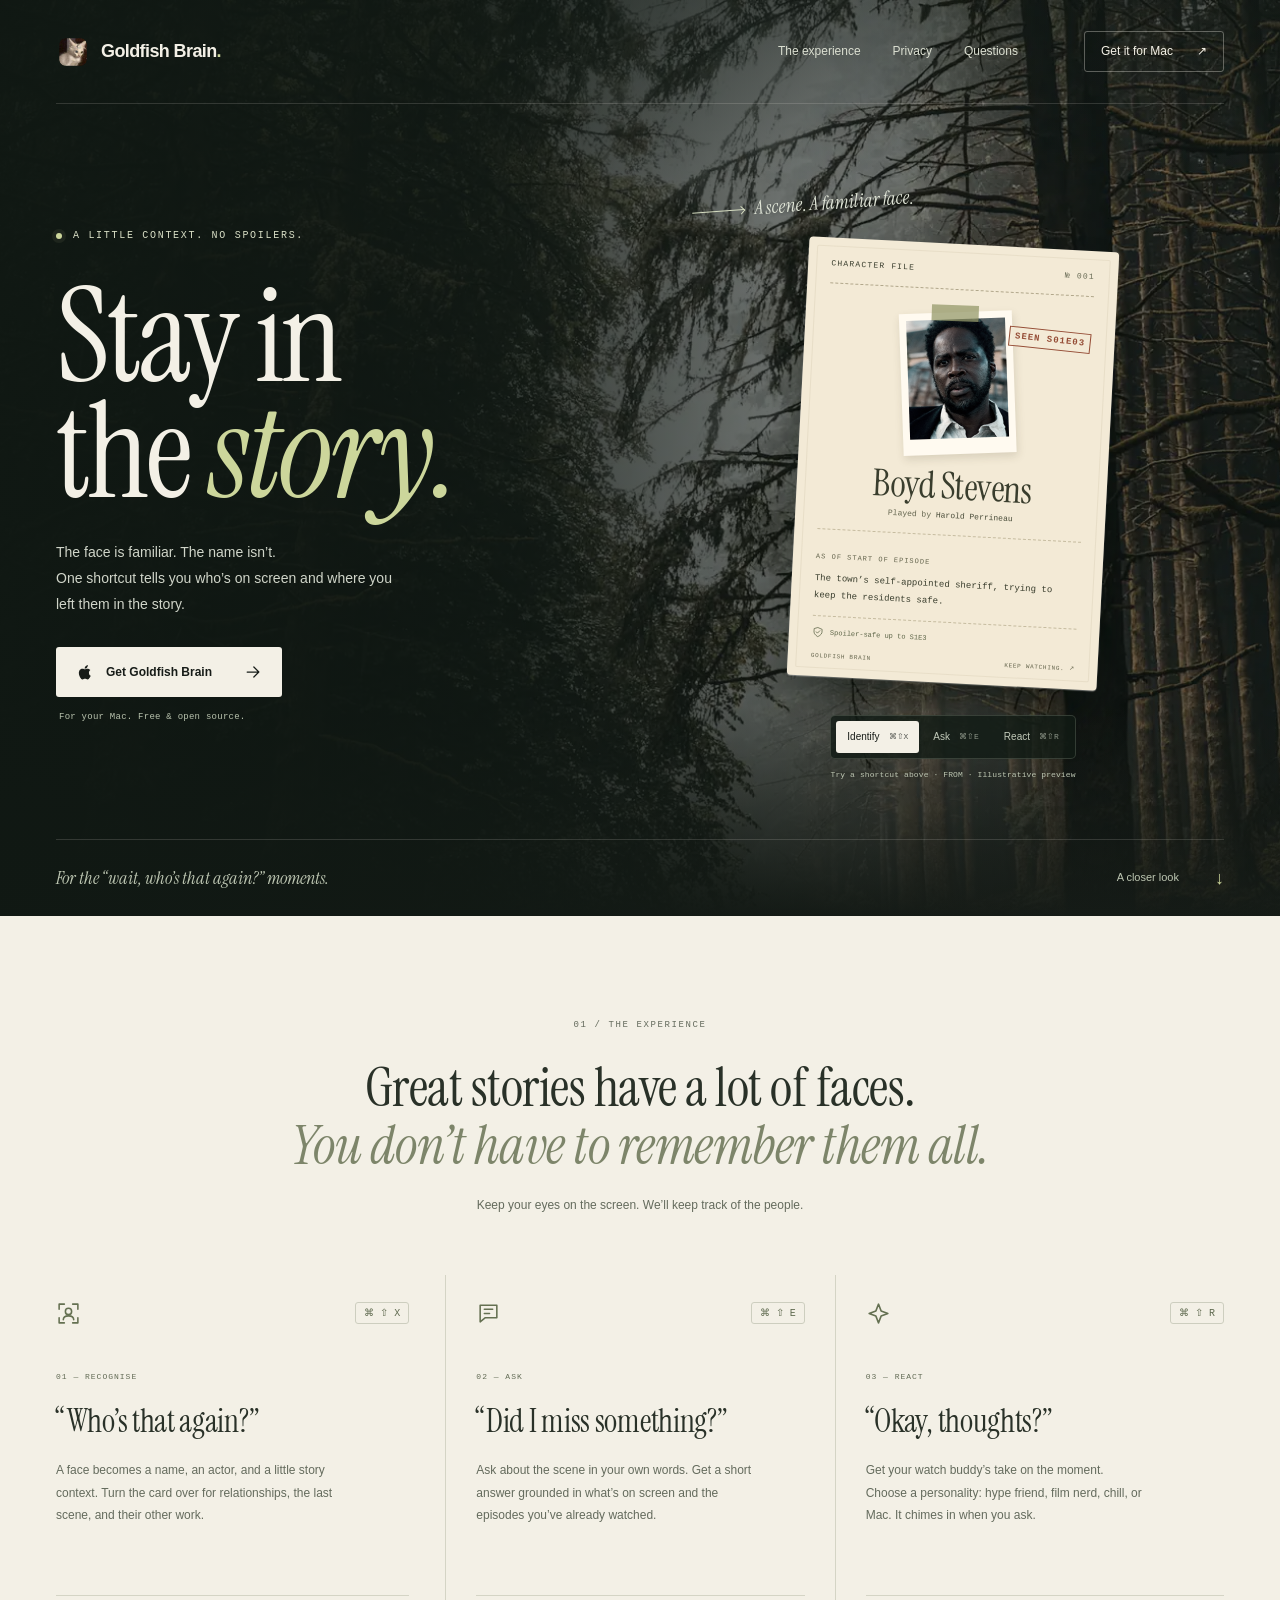
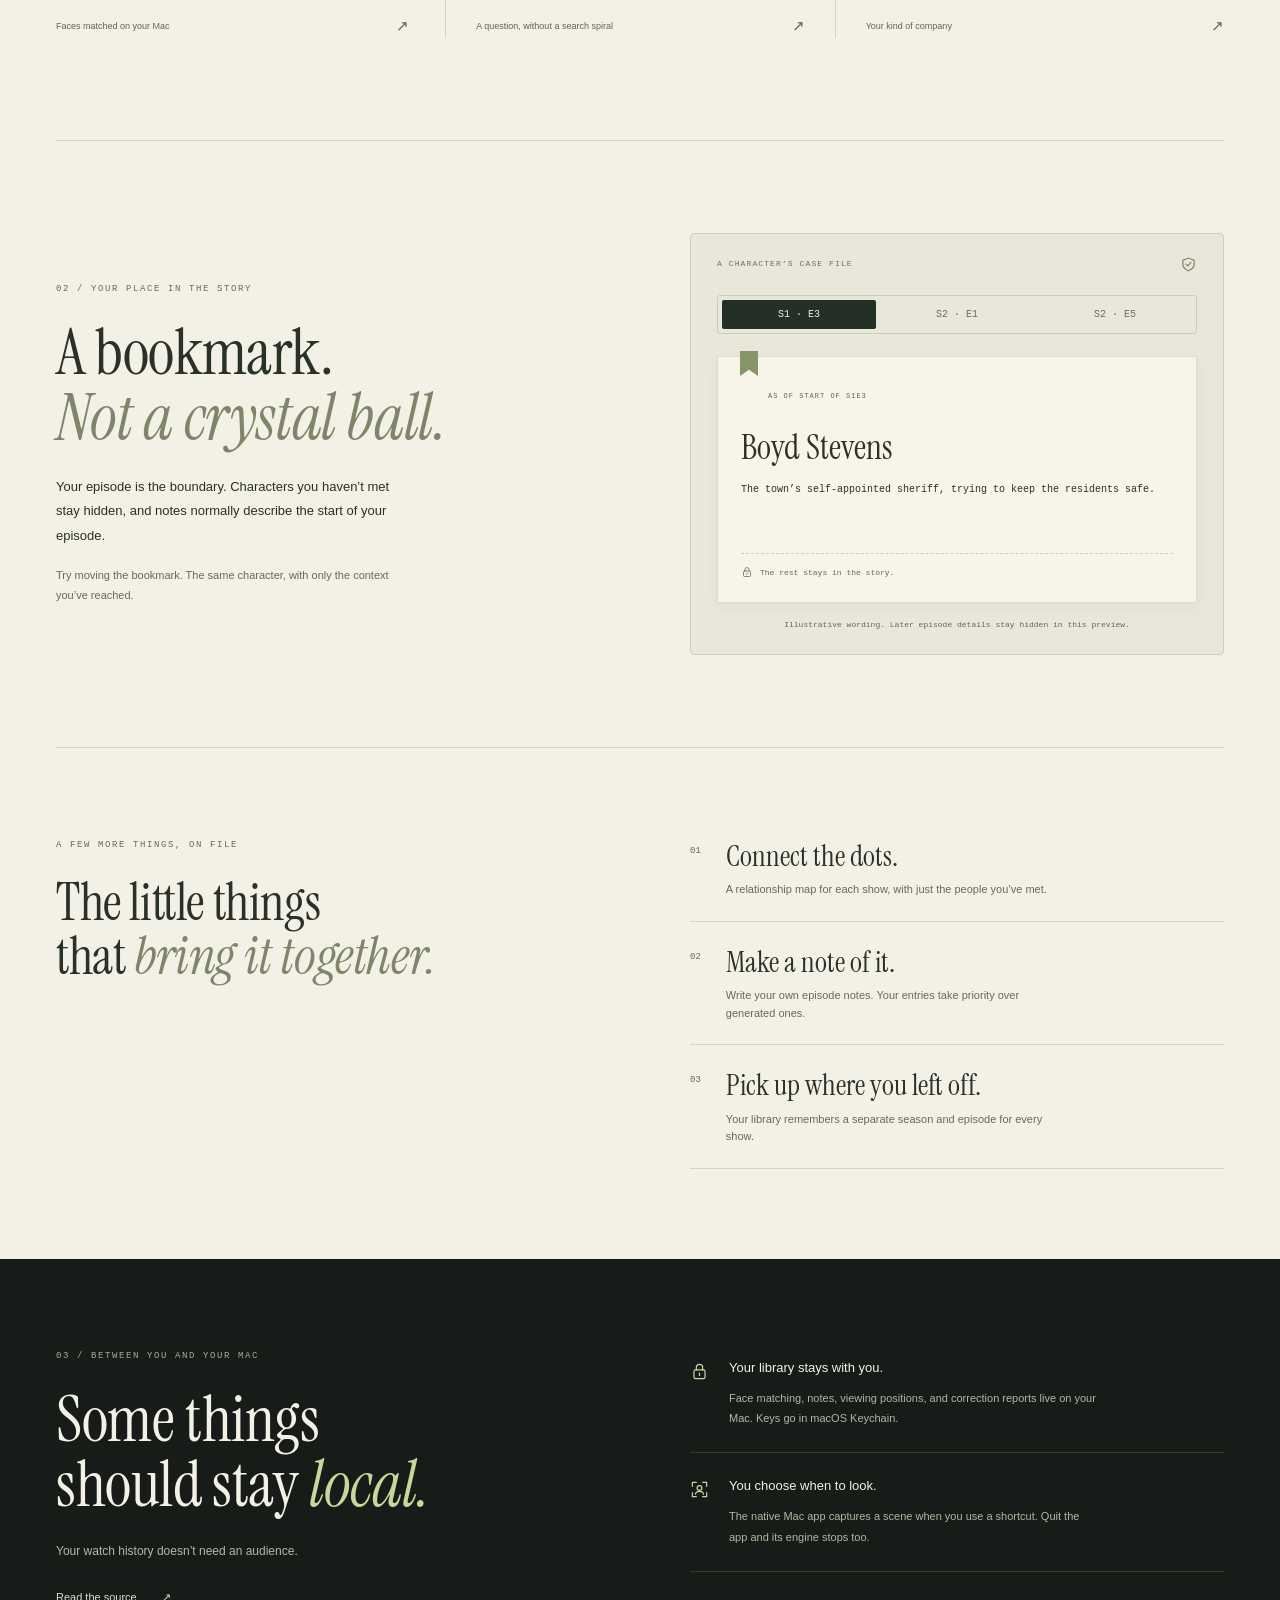
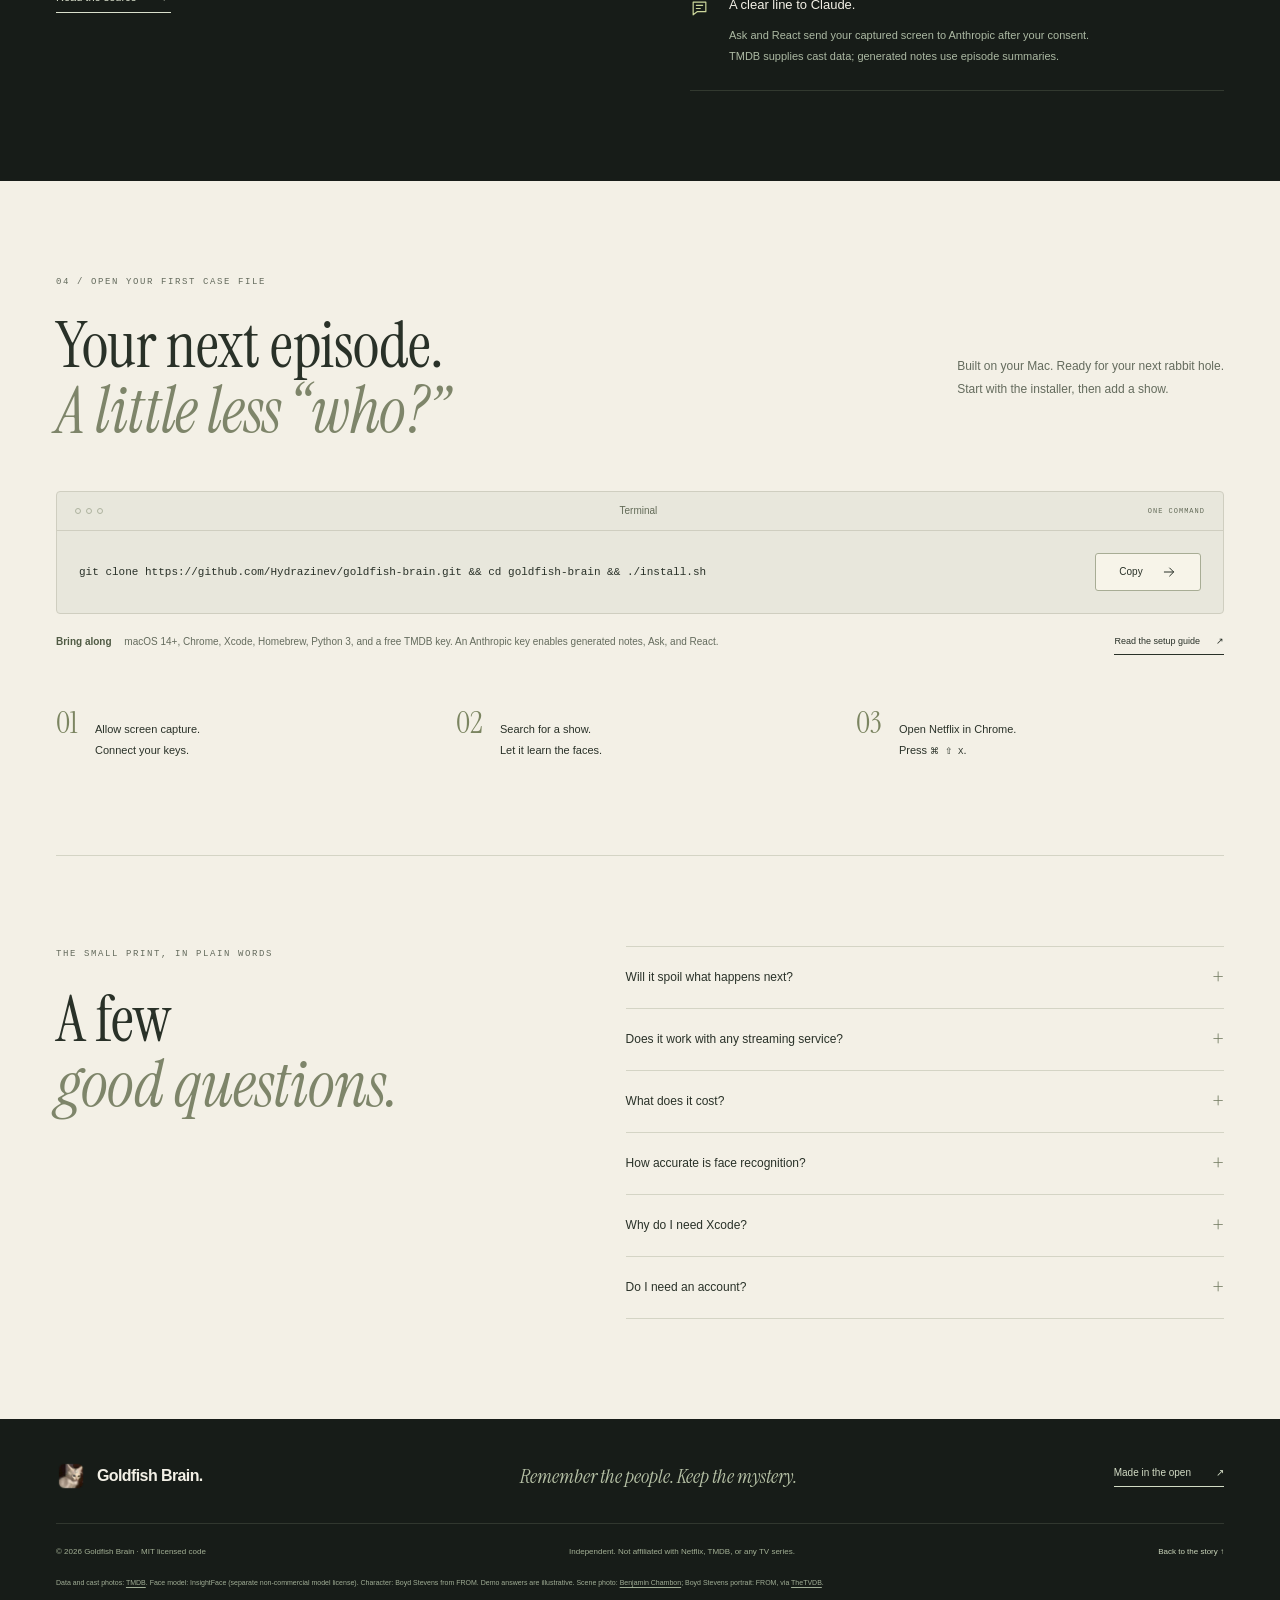
==== commit ba92ba85: "Use Boyd Stevens from FROM in the website preview" ====
--- a/site/index.html
+++ b/site/index.html
@@ -48,19 +48,19 @@
 <div class="dossier" id="demo-card">
 <div class="paper-header"><span id="card-label">Character file</span><span class="file-number">№ 001</span></div>
 <div id="identify-demo" class="demo-view">
-<div class="portrait-wrap"><div class="tape" aria-hidden="true"></div><img src="images/portrait.webp" alt="Stock portrait illustrating a fictional character" width="180" height="220"><span class="stamp">SEEN S01E03</span></div>
-<h2>Mara Ellis</h2><p class="actor">Played by <strong>Lena Hart</strong></p>
-<div class="file-note"><span class="tiny-label">As of start of episode</span><p>The town’s new librarian. Helping the others piece together an old map.</p></div>
+<div class="portrait-wrap"><div class="tape" aria-hidden="true"></div><img src="images/boyd-stevens.jpg" alt="Harold Perrineau as Boyd Stevens in FROM" width="300" height="450"><span class="stamp">SEEN S01E03</span></div>
+<h2>Boyd Stevens</h2><p class="actor">Played by <strong>Harold Perrineau</strong></p>
+<div class="file-note"><span class="tiny-label">As of start of episode</span><p>The town’s self-appointed sheriff, trying to keep the residents safe.</p></div>
 <div class="safe-line"><svg class="icon" aria-hidden="true"><use href="#shield"/></svg> Spoiler-safe up to S1E3</div>
 </div>
 <div id="ask-demo" class="demo-view text-demo" hidden>
-<svg class="demo-symbol icon" aria-hidden="true"><use href="#chat"/></svg><p class="tiny-label">You asked</p><h2>“Why is she<br> hiding the map?”</h2>
-<div class="file-note"><span class="tiny-label">A little context</span><p>She promised to keep the archive private. So far, you’ve seen that she’s unsure who she can trust.</p></div>
+<svg class="demo-symbol icon" aria-hidden="true"><use href="#chat"/></svg><p class="tiny-label">You asked</p><h2>“Who’s keeping<br> everyone safe?”</h2>
+<div class="file-note"><span class="tiny-label">A little context</span><p>Boyd is the town’s self-appointed sheriff. He tries to keep order and help the residents stay safe.</p></div>
 <div class="safe-line"><svg class="icon" aria-hidden="true"><use href="#shield"/></svg> Spoiler-safe up to S1E3</div>
 </div>
 <div id="react-demo" class="demo-view text-demo" hidden>
-<svg class="demo-symbol icon" aria-hidden="true"><use href="#spark"/></svg><p class="tiny-label">Your watch buddy, Alex</p><h2>Someone’s<br> keeping notes.</h2>
-<div class="file-note"><span class="tiny-label">Alex says</span><p>That look at the locked drawer says she’s definitely not sharing her favourite reading material.</p></div>
+<svg class="demo-symbol icon" aria-hidden="true"><use href="#spark"/></svg><p class="tiny-label">Your watch buddy, Alex</p><h2>That’s the<br> sheriff face.</h2>
+<div class="file-note"><span class="tiny-label">Alex says</span><p>Boyd looks like someone who’s already had a very long day.</p></div>
 <div class="safe-line"><svg class="icon" aria-hidden="true"><use href="#shield"/></svg> Spoiler-safe up to S1E3</div>
 </div>
 <div class="paper-footer"><span>GOLDFISH BRAIN</span><span>Keep watching. ↗</span></div>
@@ -70,7 +70,7 @@
 <button class="demo-button" type="button" data-demo="ask" aria-pressed="false">Ask <kbd>⌘⇧E</kbd></button>
 <button class="demo-button" type="button" data-demo="react" aria-pressed="false">React <kbd>⌘⇧R</kbd></button>
 </div>
-<p class="demo-caption">Try a shortcut above · Fictional scene &amp; characters</p>
+<p class="demo-caption">Try a shortcut above · FROM · Illustrative preview</p>
 <span id="demo-announcement" class="sr-only" role="status"></span>
 </div>
 </section>
@@ -88,9 +88,9 @@
 <section class="spoiler-section wrap" aria-labelledby="spoiler-title">
 <div class="spoiler-copy"><p class="section-index">02 / YOUR PLACE IN THE STORY</p><h2 id="spoiler-title">A bookmark.<br> <em>Not a crystal ball.</em></h2><p>Your episode is the boundary. Characters you haven’t met stay hidden, and notes normally describe the start of your episode.</p><p class="muted-copy">Try moving the bookmark. The same character, with only the context you’ve reached.</p></div>
 <div class="bookmark-demo"><div class="bookmark-heading"><span class="tiny-label">A character’s case file</span><svg class="icon" aria-hidden="true"><use href="#shield"/></svg></div>
-<div class="episode-buttons" role="group" aria-label="Choose the fictional viewing position"><button type="button" data-episode="0" aria-pressed="true">S1 · E3</button><button type="button" data-episode="1" aria-pressed="false">S2 · E1</button><button type="button" data-episode="2" aria-pressed="false">S2 · E5</button></div>
-<div class="bookmark-note" aria-live="polite" aria-atomic="true"><span class="tiny-label" id="episode-boundary">AS OF START OF S1E3</span><h3>Mara Ellis</h3><p id="episode-note">The town’s new librarian. Helping the others piece together an old map.</p><span class="sealed-note"><svg class="icon" aria-hidden="true"><use href="#lock"/></svg> The rest stays in the story.</span></div>
-<p class="illustration-note">Illustrative example. No real show spoilers here.</p></div>
+<div class="episode-buttons" role="group" aria-label="Choose the illustrative viewing position"><button type="button" data-episode="0" aria-pressed="true">S1 · E3</button><button type="button" data-episode="1" aria-pressed="false">S2 · E1</button><button type="button" data-episode="2" aria-pressed="false">S2 · E5</button></div>
+<div class="bookmark-note" aria-live="polite" aria-atomic="true"><span class="tiny-label" id="episode-boundary">AS OF START OF S1E3</span><h3>Boyd Stevens</h3><p id="episode-note">The town’s self-appointed sheriff, trying to keep the residents safe.</p><span class="sealed-note"><svg class="icon" aria-hidden="true"><use href="#lock"/></svg> The rest stays in the story.</span></div>
+<p class="illustration-note">Illustrative wording. Later episode details stay hidden in this preview.</p></div>
 </section>
 <section class="extras wrap" aria-labelledby="extras-title"><div><p class="section-index">A FEW MORE THINGS, ON FILE</p><h2 id="extras-title">The little things<br> that <em>bring it together.</em></h2></div><div class="extras-list"><article><span>01</span><div><h3>Connect the dots.</h3><p>A relationship map for each show, with just the people you’ve met.</p></div></article><article><span>02</span><div><h3>Make a note of it.</h3><p>Write your own episode notes. Your entries take priority over generated ones.</p></div></article><article><span>03</span><div><h3>Pick up where you left off.</h3><p>Your library remembers a separate season and episode for every show.</p></div></article></div></section>
 <section class="privacy-section" id="privacy" aria-labelledby="privacy-title"><div class="wrap privacy-layout"><div><p class="section-index">03 / BETWEEN YOU AND YOUR MAC</p><h2 id="privacy-title">Some things<br> should stay <em>local.</em></h2><p>Your watch history doesn’t need an audience.</p><a class="text-link" href="https://github.com/Hydrazinev/goldfish-brain">Read the source <span aria-hidden="true">↗</span></a></div><div class="privacy-facts"><article><svg class="icon" aria-hidden="true"><use href="#lock"/></svg><div><h3>Your library stays with you.</h3><p>Face matching, notes, viewing positions, and correction reports live on your Mac. Keys go in macOS Keychain.</p></div></article><article><svg class="icon" aria-hidden="true"><use href="#scan"/></svg><div><h3>You choose when to look.</h3><p>The native Mac app captures a scene when you use a shortcut. Quit the app and its engine stops too.</p></div></article><article><svg class="icon" aria-hidden="true"><use href="#chat"/></svg><div><h3>A clear line to Claude.</h3><p>Ask and React send your captured screen to Anthropic after your consent. TMDB supplies cast data; generated notes use episode summaries.</p></div></article></div></div></section>
@@ -110,6 +110,6 @@
 </div></section>
 </div>
 </main>
-<footer class="site-footer"><div class="wrap"><div class="footer-top"><a class="brand" href="#"><img src="logo.png" alt="" width="30" height="30"><span>Goldfish Brain.</span></a><p>Remember the people. Keep the mystery.</p><a class="text-link" href="https://github.com/Hydrazinev/goldfish-brain">Made in the open <span aria-hidden="true">↗</span></a></div><div class="footer-bottom"><p>© 2026 Goldfish Brain · MIT licensed code</p><p>Independent. Not affiliated with Netflix, TMDB, or any TV series.</p><a href="#" aria-label="Back to top">Back to the story ↑</a></div><p class="credits">Data and cast photos: <a href="https://www.themoviedb.org/">TMDB</a>. Face model: InsightFace (separate non-commercial model license). Demo names and story are fictional. Scene photo: <a href="https://unsplash.com/photos/a-road-winds-through-a-foggy-dark-forest-vhA_N-0KDZw">Benjamin Chambon</a>; illustrative portrait: <a href="https://unsplash.com/photos/woman-wearing-black-spaghetti-strap-top-CYf6A5J_bf4">Michael Dam</a> / Unsplash.</p></div></footer>
+<footer class="site-footer"><div class="wrap"><div class="footer-top"><a class="brand" href="#"><img src="logo.png" alt="" width="30" height="30"><span>Goldfish Brain.</span></a><p>Remember the people. Keep the mystery.</p><a class="text-link" href="https://github.com/Hydrazinev/goldfish-brain">Made in the open <span aria-hidden="true">↗</span></a></div><div class="footer-bottom"><p>© 2026 Goldfish Brain · MIT licensed code</p><p>Independent. Not affiliated with Netflix, TMDB, or any TV series.</p><a href="#" aria-label="Back to top">Back to the story ↑</a></div><p class="credits">Data and cast photos: <a href="https://www.themoviedb.org/">TMDB</a>. Face model: InsightFace (separate non-commercial model license). Character: Boyd Stevens from FROM. Demo answers are illustrative. Scene photo: <a href="https://unsplash.com/photos/a-road-winds-through-a-foggy-dark-forest-vhA_N-0KDZw">Benjamin Chambon</a>; Boyd Stevens portrait: FROM, via <a href="https://thetvdb.com/series/from/people/66179586">TheTVDB</a>.</p></div></footer>
 </body>
 </html>
